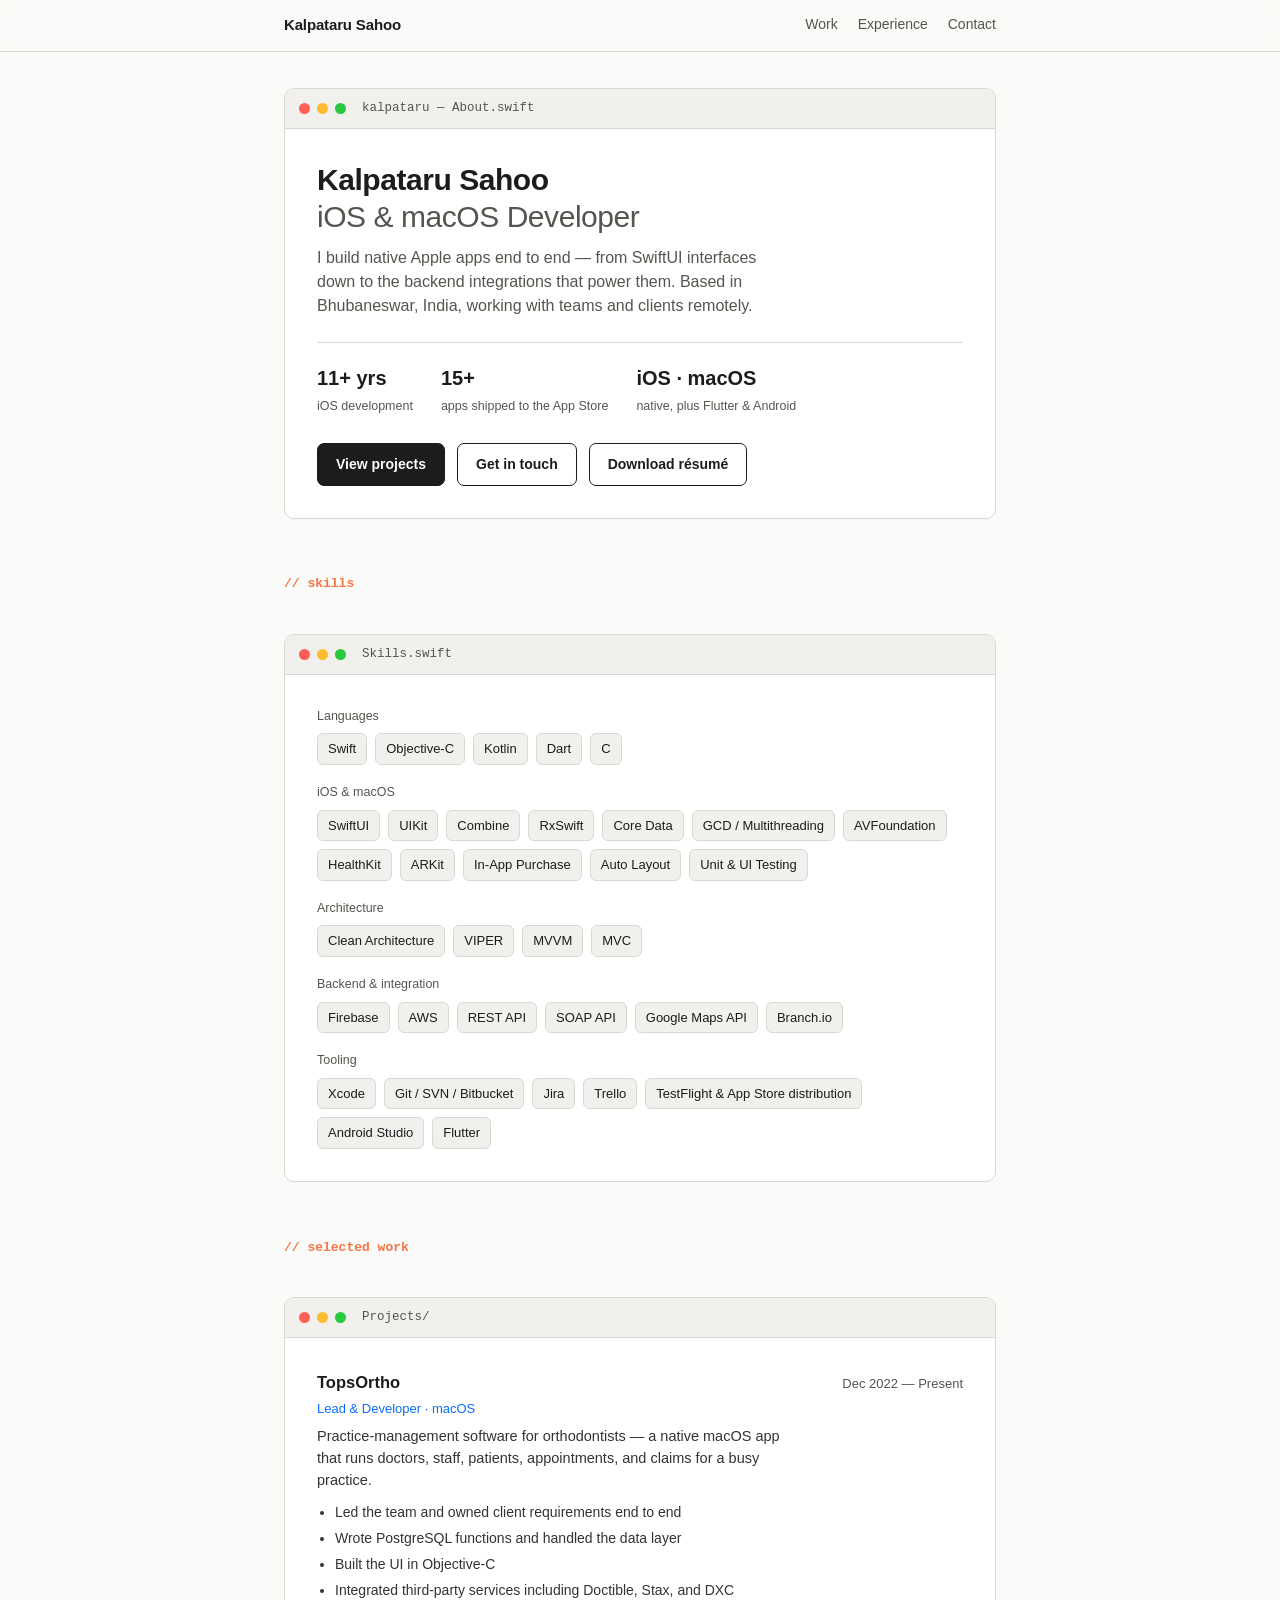
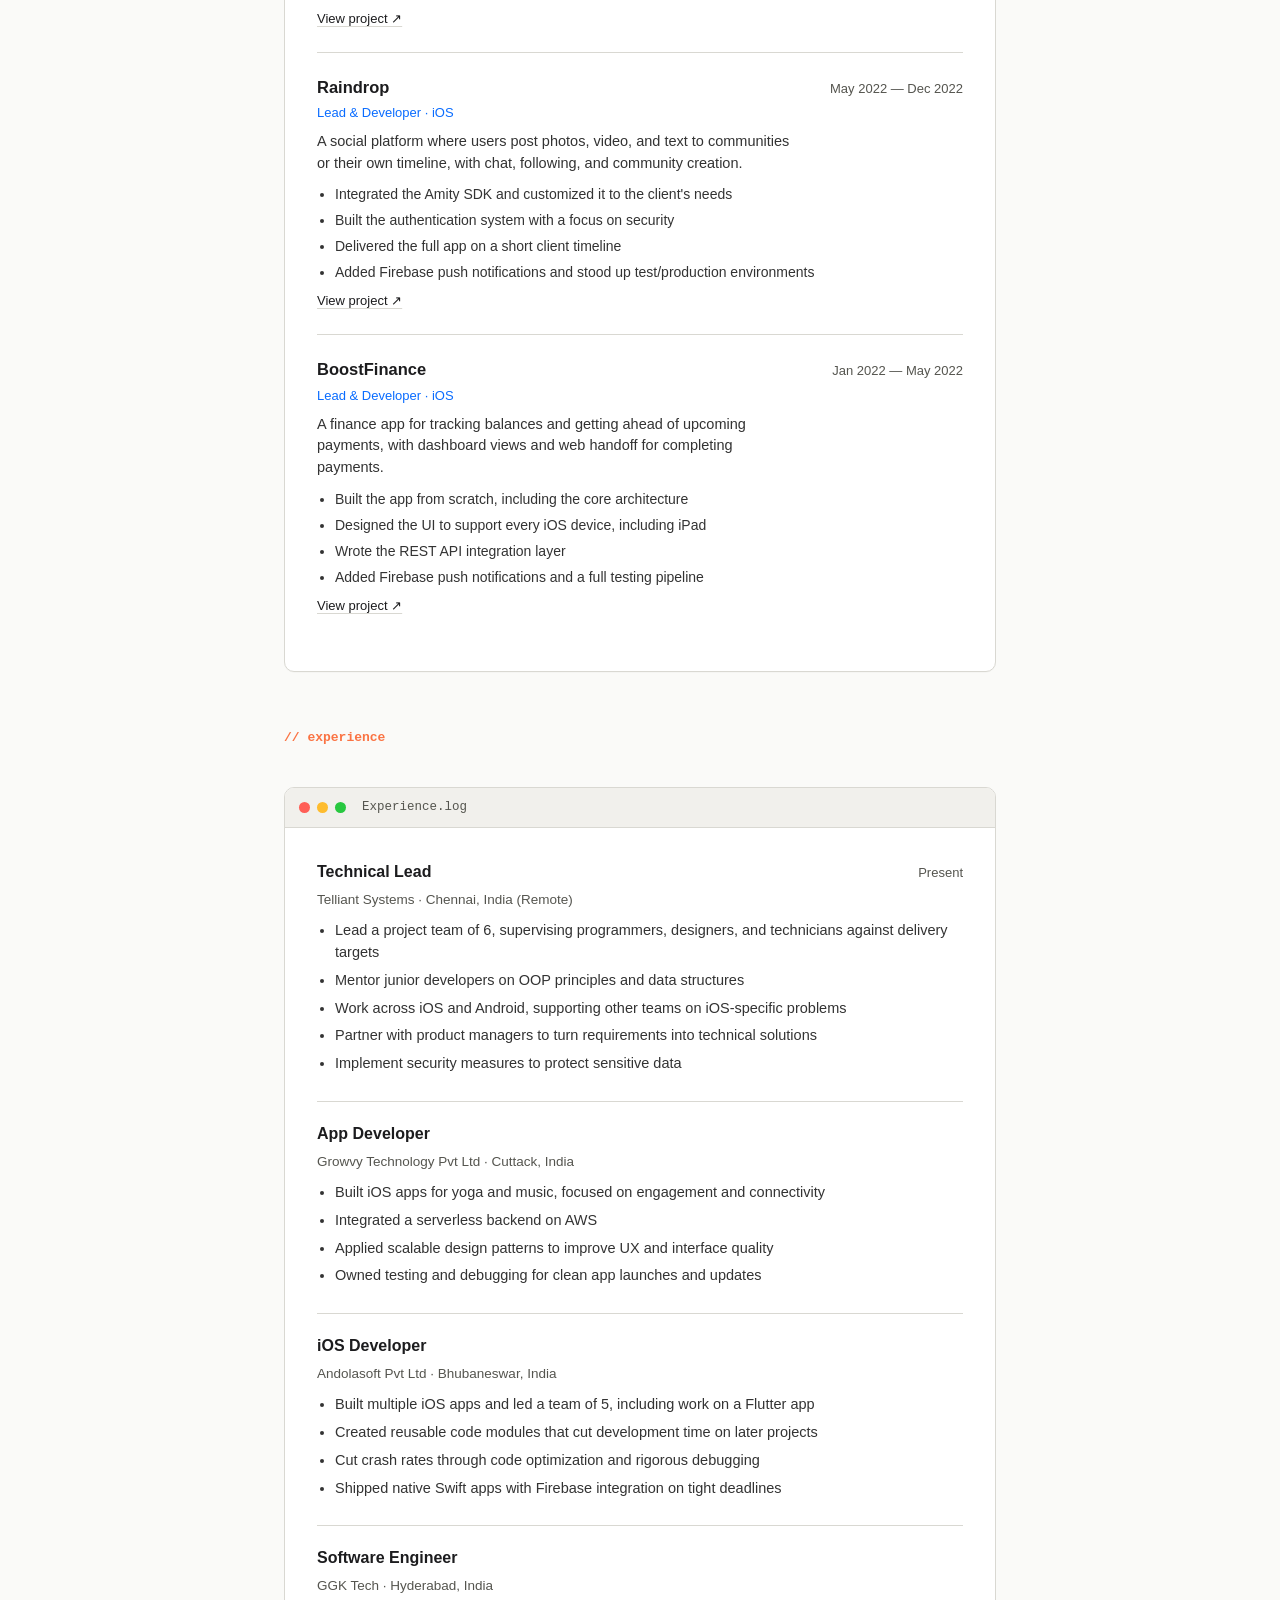
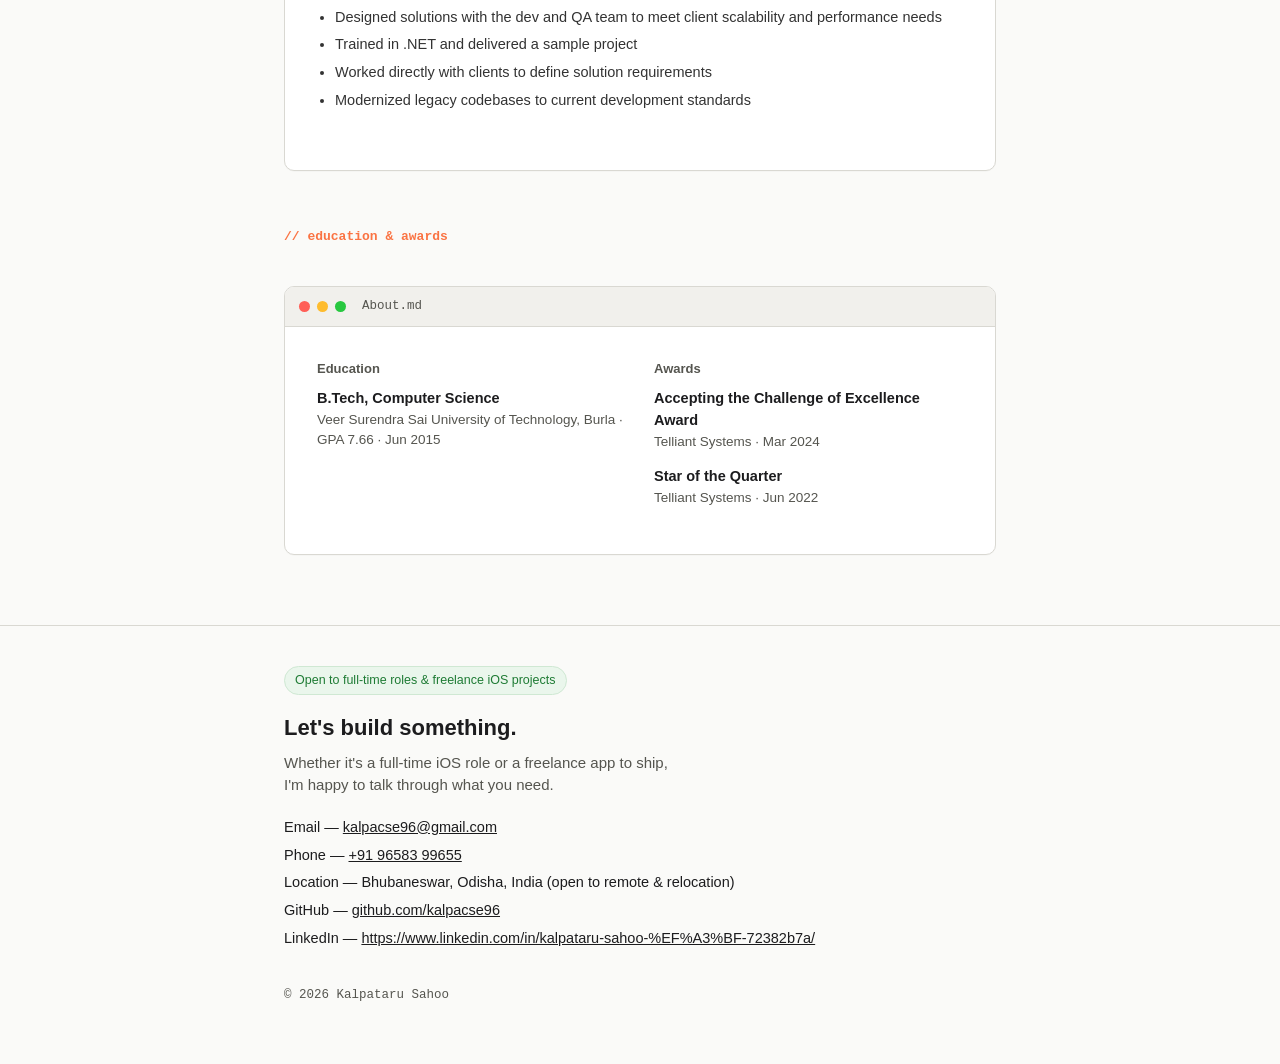
==== index.html @ cb4dac35 "Create index.html" ====
<!DOCTYPE html>
<html lang="en">
<head>
<meta charset="UTF-8">
<meta name="viewport" content="width=device-width, initial-scale=1.0">
<title>Kalpataru Sahoo — iOS &amp; macOS Developer</title>
<meta name="description" content="Kalpataru Sahoo, iOS and macOS developer. 11+ years building native Apple apps. Available for full-time roles and freelance iOS projects.">
<style>
  :root{
    --paper: #FAFAF8;
    --paper-dim: #F1F0EC;
    --ink: #1C1C1E;
    --ink-soft: #55554F;
    --line: #D9D8D2;
    --swift: #FA7343;
    --blue: #0A6CFF;
    --window-bg: #FFFFFF;
    --radius: 10px;
  }
  *{box-sizing:border-box;}
  html{scroll-behavior:smooth;}
  body{
    margin:0;
    background:var(--paper);
    color:var(--ink);
    font-family: -apple-system, "SF Pro Text", "Helvetica Neue", Helvetica, Arial, sans-serif;
    line-height:1.5;
    -webkit-font-smoothing:antialiased;
  }
  .mono{
    font-family: "SF Mono", "Menlo", "Consolas", monospace;
  }
  a{color:inherit;}
  .wrap{
    max-width: 760px;
    margin: 0 auto;
    padding: 0 24px;
  }

  /* ---- nav ---- */
  header.site{
    position: sticky;
    top:0;
    background: rgba(250,250,248,0.88);
    backdrop-filter: blur(8px);
    border-bottom: 1px solid var(--line);
    z-index: 10;
  }
  nav.wrap{
    display:flex;
    align-items:center;
    justify-content:space-between;
    padding-top:14px;
    padding-bottom:14px;
  }
  nav .name{
    font-weight:600;
    font-size:15px;
    letter-spacing:-0.01em;
  }
  nav .links{
    display:flex;
    gap:20px;
    font-size:14px;
  }
  nav .links a{
    text-decoration:none;
    color:var(--ink-soft);
    border-bottom:1px solid transparent;
    transition:border-color .15s ease, color .15s ease;
  }
  nav .links a:hover{
    color:var(--ink);
    border-color:var(--ink);
  }

  /* ---- mac window chrome ---- */
  .window{
    background: var(--window-bg);
    border: 1px solid var(--line);
    border-radius: var(--radius);
    margin: 40px 0;
    overflow:hidden;
    box-shadow: 0 1px 0 rgba(0,0,0,0.02);
  }
  .titlebar{
    display:flex;
    align-items:center;
    gap:14px;
    padding: 10px 14px;
    background: var(--paper-dim);
    border-bottom:1px solid var(--line);
  }
  .dots{display:flex; gap:7px;}
  .dots span{
    width:11px; height:11px; border-radius:50%;
    display:inline-block;
  }
  .dots .r{background:#FF5F57;}
  .dots .y{background:#FEBC2E;}
  .dots .g{background:#28C840;}
  .titlebar .title{
    font-size:12.5px;
    color:var(--ink-soft);
    margin: 0 auto 0 0;
    padding-left:2px;
  }
  .window-body{
    padding: 32px;
  }
  @media (max-width:600px){
    .window-body{ padding: 24px 20px; }
  }

  /* ---- hero ---- */
  .hero-window{ margin-top:36px; opacity:0; animation: open .5s ease forwards; animation-delay:.05s; }
  @keyframes open{
    from{ opacity:0; transform: scale(.985) translateY(6px); }
    to{ opacity:1; transform: scale(1) translateY(0); }
  }
  @media (prefers-reduced-motion: reduce){
    .hero-window{ animation:none; opacity:1; }
  }
  .hero h1{
    font-size: 30px;
    line-height:1.25;
    margin: 0 0 10px 0;
    letter-spacing:-0.015em;
  }
  .hero h1 .role{ color: var(--ink-soft); font-weight:500; }
  .hero p.pitch{
    font-size:16px;
    color: var(--ink-soft);
    max-width: 54ch;
    margin: 0 0 24px 0;
  }
  .stats{
    display:flex;
    gap:28px;
    flex-wrap:wrap;
    margin: 22px 0 26px 0;
    padding-top:20px;
    border-top:1px solid var(--line);
  }
  .stat b{
    display:block;
    font-size:20px;
    font-weight:600;
  }
  .stat span{
    font-size:12.5px;
    color: var(--ink-soft);
  }
  .cta-row{ display:flex; gap:12px; flex-wrap:wrap; }
  .btn{
    display:inline-block;
    padding: 10px 18px;
    border-radius: 7px;
    font-size:14px;
    font-weight:600;
    text-decoration:none;
    border: 1px solid var(--ink);
  }
  .btn.primary{ background:var(--ink); color:var(--paper); }
  .btn.primary:hover{ background:#000; }
  .btn.ghost{ color:var(--ink); }
  .btn.ghost:hover{ background: var(--paper-dim); }

  /* ---- section headings (code-comment style, tied to dev subject) ---- */
  h2.section-head{
    font-size:13px;
    color: var(--swift);
    margin: 56px 0 0 0;
    padding: 0 0 0 0;
  }
  h2.section-head .wrap{padding:0;}

  /* ---- skills ---- */
  .skill-group{ margin-bottom:18px; }
  .skill-group:last-child{ margin-bottom:0; }
  .skill-group .label{
    font-size:12.5px;
    color: var(--ink-soft);
    margin-bottom:8px;
  }
  .chips{ display:flex; flex-wrap:wrap; gap:8px; }
  .chip{
    font-size:13px;
    padding: 5px 10px;
    background: var(--paper-dim);
    border:1px solid var(--line);
    border-radius: 6px;
  }

  /* ---- experience ---- */
  .job{
    padding: 20px 0;
    border-top: 1px solid var(--line);
  }
  .job:first-child{ border-top:none; padding-top:0; }
  .job-head{
    display:flex;
    justify-content:space-between;
    align-items:baseline;
    gap:12px;
    flex-wrap:wrap;
    margin-bottom:6px;
  }
  .job-head .role{ font-weight:600; font-size:16px; }
  .job-head .when{ font-size:13px; color:var(--ink-soft); }
  .job-meta{ font-size:13.5px; color:var(--ink-soft); margin-bottom:10px; }
  .job ul{ margin:0; padding-left:18px; }
  .job li{ margin-bottom:6px; font-size:14.5px; color:#333; }

  /* ---- projects ---- */
  .project{
    padding:22px 0;
    border-top:1px solid var(--line);
  }
  .project:first-child{ border-top:none; padding-top:0; }
  .project-head{
    display:flex;
    justify-content:space-between;
    align-items:baseline;
    gap:10px;
    flex-wrap:wrap;
  }
  .project-head h3{ margin:0; font-size:16.5px; }
  .project-head .when{ font-size:13px; color:var(--ink-soft); }
  .project .role{
    font-size:13px;
    color: var(--blue);
    margin: 4px 0 8px 0;
  }
  .project p{ margin:0 0 10px 0; font-size:14.5px; color:#333; max-width:60ch; }
  .project ul{ margin:0; padding-left:18px; }
  .project li{ font-size:14px; color:#333; margin-bottom:5px; }
  .project a.repo-link{
    font-size:13px;
    text-decoration:underline;
    text-decoration-color:var(--line);
    text-underline-offset:3px;
  }

  /* ---- two-col: education / awards ---- */
  .two-col{
    display:grid;
    grid-template-columns:1fr 1fr;
    gap:28px;
  }
  @media (max-width:600px){
    .two-col{ grid-template-columns:1fr; }
  }
  .two-col h4{
    font-size:13px;
    color:var(--ink-soft);
    margin: 0 0 10px 0;
  }
  .two-col .item{ margin-bottom:14px; }
  .two-col .item .t{ font-weight:600; font-size:14.5px; }
  .two-col .item .s{ font-size:13.5px; color:var(--ink-soft); }

  /* ---- footer / contact ---- */
  footer{
    margin-top:70px;
    border-top:1px solid var(--line);
    padding: 40px 0 60px 0;
  }
  footer .avail{
    display:inline-block;
    font-size:12.5px;
    color:#1E7B34;
    background:#EAF6EC;
    border:1px solid #CFE8D3;
    padding:4px 10px;
    border-radius:20px;
    margin-bottom:16px;
  }
  footer h2{ font-size:22px; margin:0 0 8px 0; }
  footer p{ color:var(--ink-soft); font-size:15px; max-width:48ch; margin:0 0 20px 0;}
  footer .contact-list{ font-size:14.5px; }
  footer .contact-list div{ margin-bottom:6px; }
  footer .copyright{
    margin-top:36px;
    font-size:12.5px;
    color:var(--ink-soft);
  }
</style>
</head>
<body>

<header class="site">
  <nav class="wrap">
    <div class="name">Kalpataru Sahoo</div>
    <div class="links">
      <a href="#work">Work</a>
      <a href="#experience">Experience</a>
      <a href="#contact">Contact</a>
    </div>
  </nav>
</header>

<main class="wrap">

  <!-- HERO -->
  <section class="hero-window window hero">
    <div class="titlebar">
      <div class="dots"><span class="r"></span><span class="y"></span><span class="g"></span></div>
      <div class="title mono">kalpataru — About.swift</div>
    </div>
    <div class="window-body">
      <h1>Kalpataru Sahoo<br><span class="role">iOS &amp; macOS Developer</span></h1>
      <p class="pitch">I build native Apple apps end to end — from SwiftUI interfaces down to the backend integrations that power them. Based in Bhubaneswar, India, working with teams and clients remotely.</p>
      <div class="stats">
        <div class="stat"><b>11+ yrs</b><span>iOS development</span></div>
        <div class="stat"><b>15+</b><span>apps shipped to the App Store</span></div>
        <div class="stat"><b>iOS · macOS</b><span>native, plus Flutter &amp; Android</span></div>
      </div>
      <div class="cta-row">
        <a class="btn primary" href="#work">View projects</a>
        <a class="btn ghost" href="#contact">Get in touch</a>
        <a class="btn ghost" href="resume.pdf" download>Download résumé</a>
      </div>
    </div>
  </section>

  <!-- SKILLS -->
  <h2 class="section-head mono">// skills</h2>
  <section class="window">
    <div class="titlebar">
      <div class="dots"><span class="r"></span><span class="y"></span><span class="g"></span></div>
      <div class="title mono">Skills.swift</div>
    </div>
    <div class="window-body">
      <div class="skill-group">
        <div class="label">Languages</div>
        <div class="chips">
          <span class="chip">Swift</span><span class="chip">Objective-C</span><span class="chip">Kotlin</span><span class="chip">Dart</span><span class="chip">C</span>
        </div>
      </div>
      <div class="skill-group">
        <div class="label">iOS &amp; macOS</div>
        <div class="chips">
          <span class="chip">SwiftUI</span><span class="chip">UIKit</span><span class="chip">Combine</span><span class="chip">RxSwift</span>
          <span class="chip">Core Data</span><span class="chip">GCD / Multithreading</span><span class="chip">AVFoundation</span>
          <span class="chip">HealthKit</span><span class="chip">ARKit</span><span class="chip">In-App Purchase</span><span class="chip">Auto Layout</span>
          <span class="chip">Unit &amp; UI Testing</span>
        </div>
      </div>
      <div class="skill-group">
        <div class="label">Architecture</div>
        <div class="chips">
          <span class="chip">Clean Architecture</span><span class="chip">VIPER</span><span class="chip">MVVM</span><span class="chip">MVC</span>
        </div>
      </div>
      <div class="skill-group">
        <div class="label">Backend &amp; integration</div>
        <div class="chips">
          <span class="chip">Firebase</span><span class="chip">AWS</span><span class="chip">REST API</span><span class="chip">SOAP API</span>
          <span class="chip">Google Maps API</span><span class="chip">Branch.io</span>
        </div>
      </div>
      <div class="skill-group">
        <div class="label">Tooling</div>
        <div class="chips">
          <span class="chip">Xcode</span><span class="chip">Git / SVN / Bitbucket</span><span class="chip">Jira</span><span class="chip">Trello</span>
          <span class="chip">TestFlight &amp; App Store distribution</span><span class="chip">Android Studio</span><span class="chip">Flutter</span>
        </div>
      </div>
    </div>
  </section>

  <!-- PROJECTS -->
  <h2 class="section-head mono" id="work">// selected work</h2>
  <section class="window">
    <div class="titlebar">
      <div class="dots"><span class="r"></span><span class="y"></span><span class="g"></span></div>
      <div class="title mono">Projects/</div>
    </div>
    <div class="window-body">

      <div class="project">
        <div class="project-head">
          <h3>TopsOrtho</h3>
          <div class="when">Dec 2022 — Present</div>
        </div>
        <div class="role">Lead &amp; Developer · macOS</div>
        <p>Practice-management software for orthodontists — a native macOS app that runs doctors, staff, patients, appointments, and claims for a busy practice.</p>
        <ul>
          <li>Led the team and owned client requirements end to end</li>
          <li>Wrote PostgreSQL functions and handled the data layer</li>
          <li>Built the UI in Objective-C</li>
          <li>Integrated third-party services including Doctible, Stax, and DXC</li>
        </ul>
        <a class="repo-link" href="#" target="_blank" rel="noopener">View project ↗</a>
      </div>

      <div class="project">
        <div class="project-head">
          <h3>Raindrop</h3>
          <div class="when">May 2022 — Dec 2022</div>
        </div>
        <div class="role">Lead &amp; Developer · iOS</div>
        <p>A social platform where users post photos, video, and text to communities or their own timeline, with chat, following, and community creation.</p>
        <ul>
          <li>Integrated the Amity SDK and customized it to the client's needs</li>
          <li>Built the authentication system with a focus on security</li>
          <li>Delivered the full app on a short client timeline</li>
          <li>Added Firebase push notifications and stood up test/production environments</li>
        </ul>
        <a class="repo-link" href="#" target="_blank" rel="noopener">View project ↗</a>
      </div>

      <div class="project">
        <div class="project-head">
          <h3>BoostFinance</h3>
          <div class="when">Jan 2022 — May 2022</div>
        </div>
        <div class="role">Lead &amp; Developer · iOS</div>
        <p>A finance app for tracking balances and getting ahead of upcoming payments, with dashboard views and web handoff for completing payments.</p>
        <ul>
          <li>Built the app from scratch, including the core architecture</li>
          <li>Designed the UI to support every iOS device, including iPad</li>
          <li>Wrote the REST API integration layer</li>
          <li>Added Firebase push notifications and a full testing pipeline</li>
        </ul>
        <a class="repo-link" href="#" target="_blank" rel="noopener">View project ↗</a>
      </div>

    </div>
  </section>

  <!-- EXPERIENCE -->
  <h2 class="section-head mono" id="experience">// experience</h2>
  <section class="window">
    <div class="titlebar">
      <div class="dots"><span class="r"></span><span class="y"></span><span class="g"></span></div>
      <div class="title mono">Experience.log</div>
    </div>
    <div class="window-body">

      <div class="job">
        <div class="job-head">
          <div class="role">Technical Lead</div>
          <div class="when">Present</div>
        </div>
        <div class="job-meta">Telliant Systems · Chennai, India (Remote)</div>
        <ul>
          <li>Lead a project team of 6, supervising programmers, designers, and technicians against delivery targets</li>
          <li>Mentor junior developers on OOP principles and data structures</li>
          <li>Work across iOS and Android, supporting other teams on iOS-specific problems</li>
          <li>Partner with product managers to turn requirements into technical solutions</li>
          <li>Implement security measures to protect sensitive data</li>
        </ul>
      </div>

      <div class="job">
        <div class="job-head">
          <div class="role">App Developer</div>
          <div class="when"></div>
        </div>
        <div class="job-meta">Growvy Technology Pvt Ltd · Cuttack, India</div>
        <ul>
          <li>Built iOS apps for yoga and music, focused on engagement and connectivity</li>
          <li>Integrated a serverless backend on AWS</li>
          <li>Applied scalable design patterns to improve UX and interface quality</li>
          <li>Owned testing and debugging for clean app launches and updates</li>
        </ul>
      </div>

      <div class="job">
        <div class="job-head">
          <div class="role">iOS Developer</div>
          <div class="when"></div>
        </div>
        <div class="job-meta">Andolasoft Pvt Ltd · Bhubaneswar, India</div>
        <ul>
          <li>Built multiple iOS apps and led a team of 5, including work on a Flutter app</li>
          <li>Created reusable code modules that cut development time on later projects</li>
          <li>Cut crash rates through code optimization and rigorous debugging</li>
          <li>Shipped native Swift apps with Firebase integration on tight deadlines</li>
        </ul>
      </div>

      <div class="job">
        <div class="job-head">
          <div class="role">Software Engineer</div>
          <div class="when"></div>
        </div>
        <div class="job-meta">GGK Tech · Hyderabad, India</div>
        <ul>
          <li>Designed solutions with the dev and QA team to meet client scalability and performance needs</li>
          <li>Trained in .NET and delivered a sample project</li>
          <li>Worked directly with clients to define solution requirements</li>
          <li>Modernized legacy codebases to current development standards</li>
        </ul>
      </div>

    </div>
  </section>

  <!-- EDUCATION / AWARDS -->
  <h2 class="section-head mono">// education &amp; awards</h2>
  <section class="window">
    <div class="titlebar">
      <div class="dots"><span class="r"></span><span class="y"></span><span class="g"></span></div>
      <div class="title mono">About.md</div>
    </div>
    <div class="window-body">
      <div class="two-col">
        <div>
          <h4>Education</h4>
          <div class="item">
            <div class="t">B.Tech, Computer Science</div>
            <div class="s">Veer Surendra Sai University of Technology, Burla · GPA 7.66 · Jun 2015</div>
          </div>
        </div>
        <div>
          <h4>Awards</h4>
          <div class="item">
            <div class="t">Accepting the Challenge of Excellence Award</div>
            <div class="s">Telliant Systems · Mar 2024</div>
          </div>
          <div class="item">
            <div class="t">Star of the Quarter</div>
            <div class="s">Telliant Systems · Jun 2022</div>
          </div>
        </div>
      </div>
    </div>
  </section>

</main>

<footer id="contact">
  <div class="wrap">
    <span class="avail">Open to full-time roles &amp; freelance iOS projects</span>
    <h2>Let's build something.</h2>
    <p>Whether it's a full-time iOS role or a freelance app to ship, I'm happy to talk through what you need.</p>
    <div class="contact-list">
      <div>Email — <a href="mailto:kalpacse96@gmail.com">kalpacse96@gmail.com</a></div>
      <div>Phone — <a href="tel:+919658399655">+91 96583 99655</a></div>
      <div>Location — Bhubaneswar, Odisha, India (open to remote &amp; relocation)</div>
      <div>GitHub — <a href="https://github.com/kalpacse96" target="_blank" rel="noopener">github.com/kalpacse96</a></div>
      <div>LinkedIn — <a href="https://www.linkedin.com/in/kalpataru-sahoo-%EF%A3%BF-72382b7a/" target="_blank" rel="noopener">https://www.linkedin.com/in/kalpataru-sahoo-%EF%A3%BF-72382b7a/</a></div>
    </div>
    <div class="copyright mono">© <span id="year"></span> Kalpataru Sahoo</div>
  </div>
</footer>

<script>
  document.getElementById('year').textContent = new Date().getFullYear();
</script>

</body>
</html>
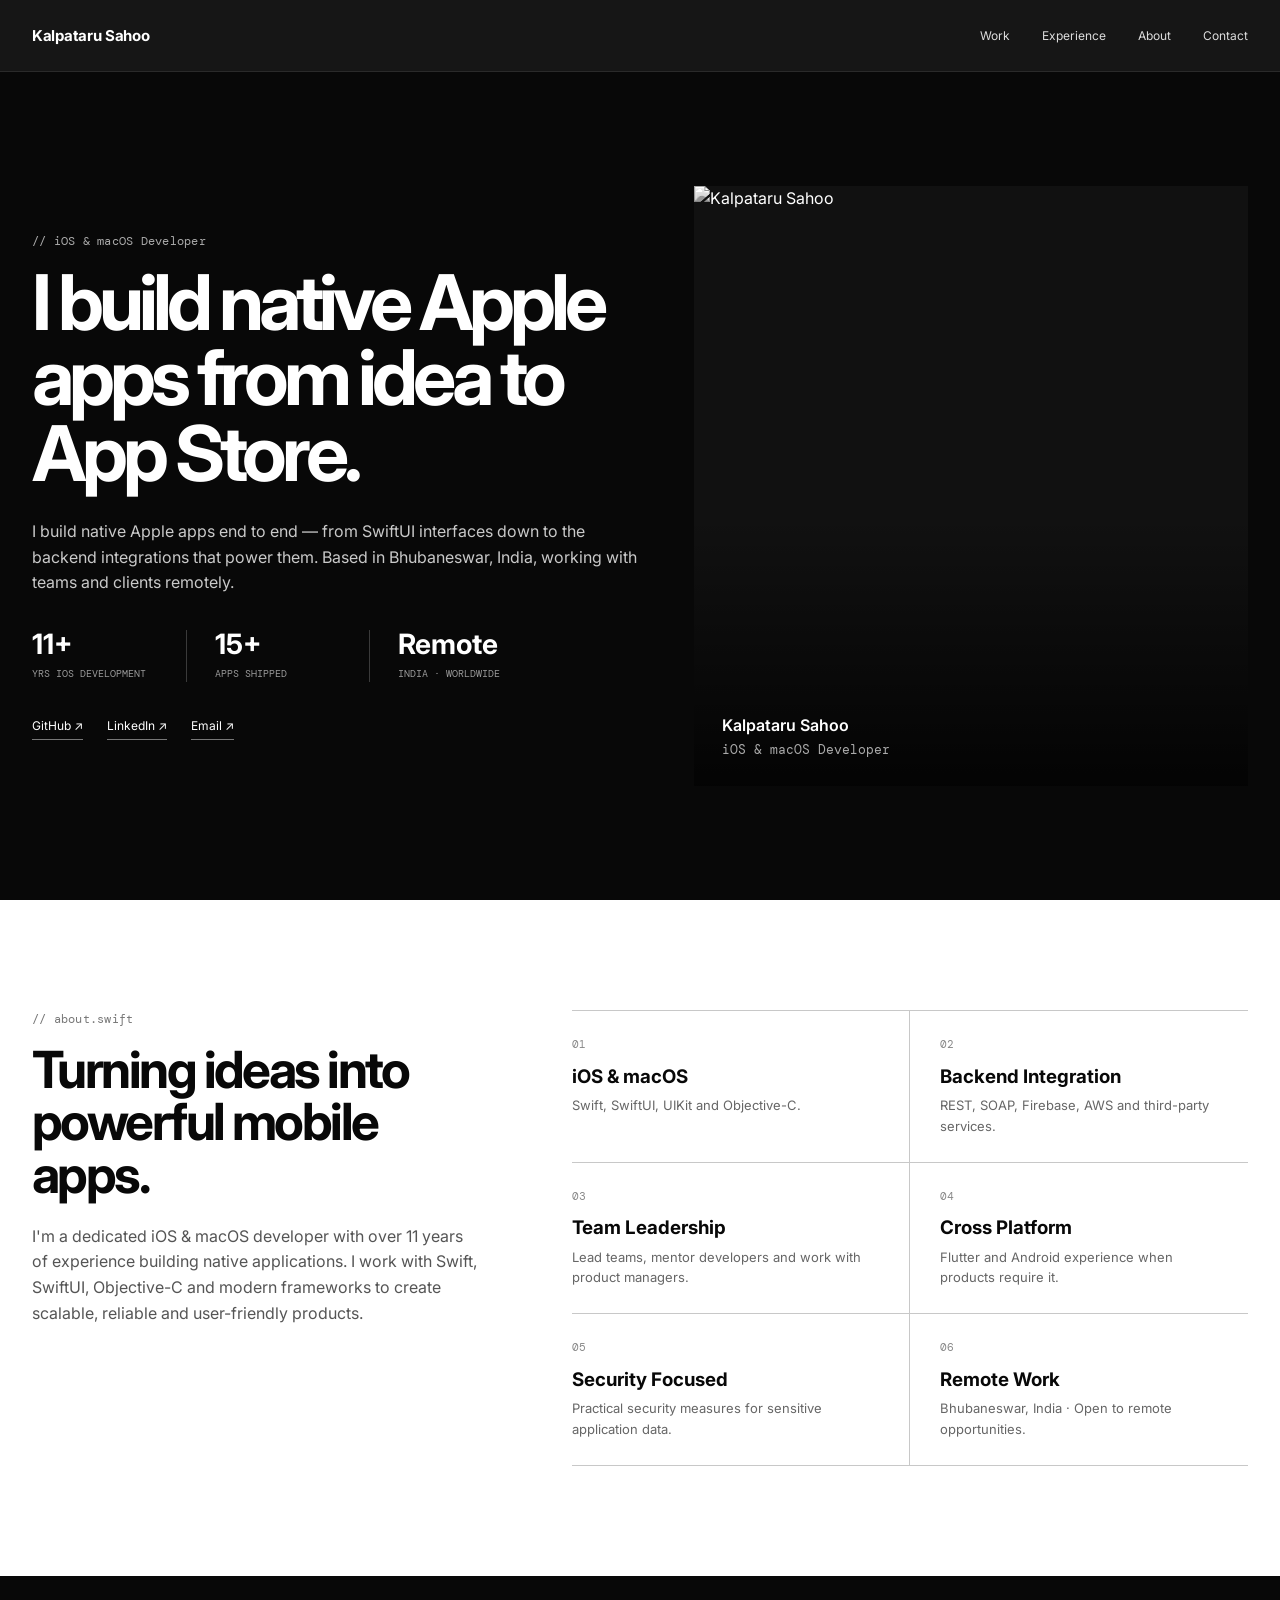
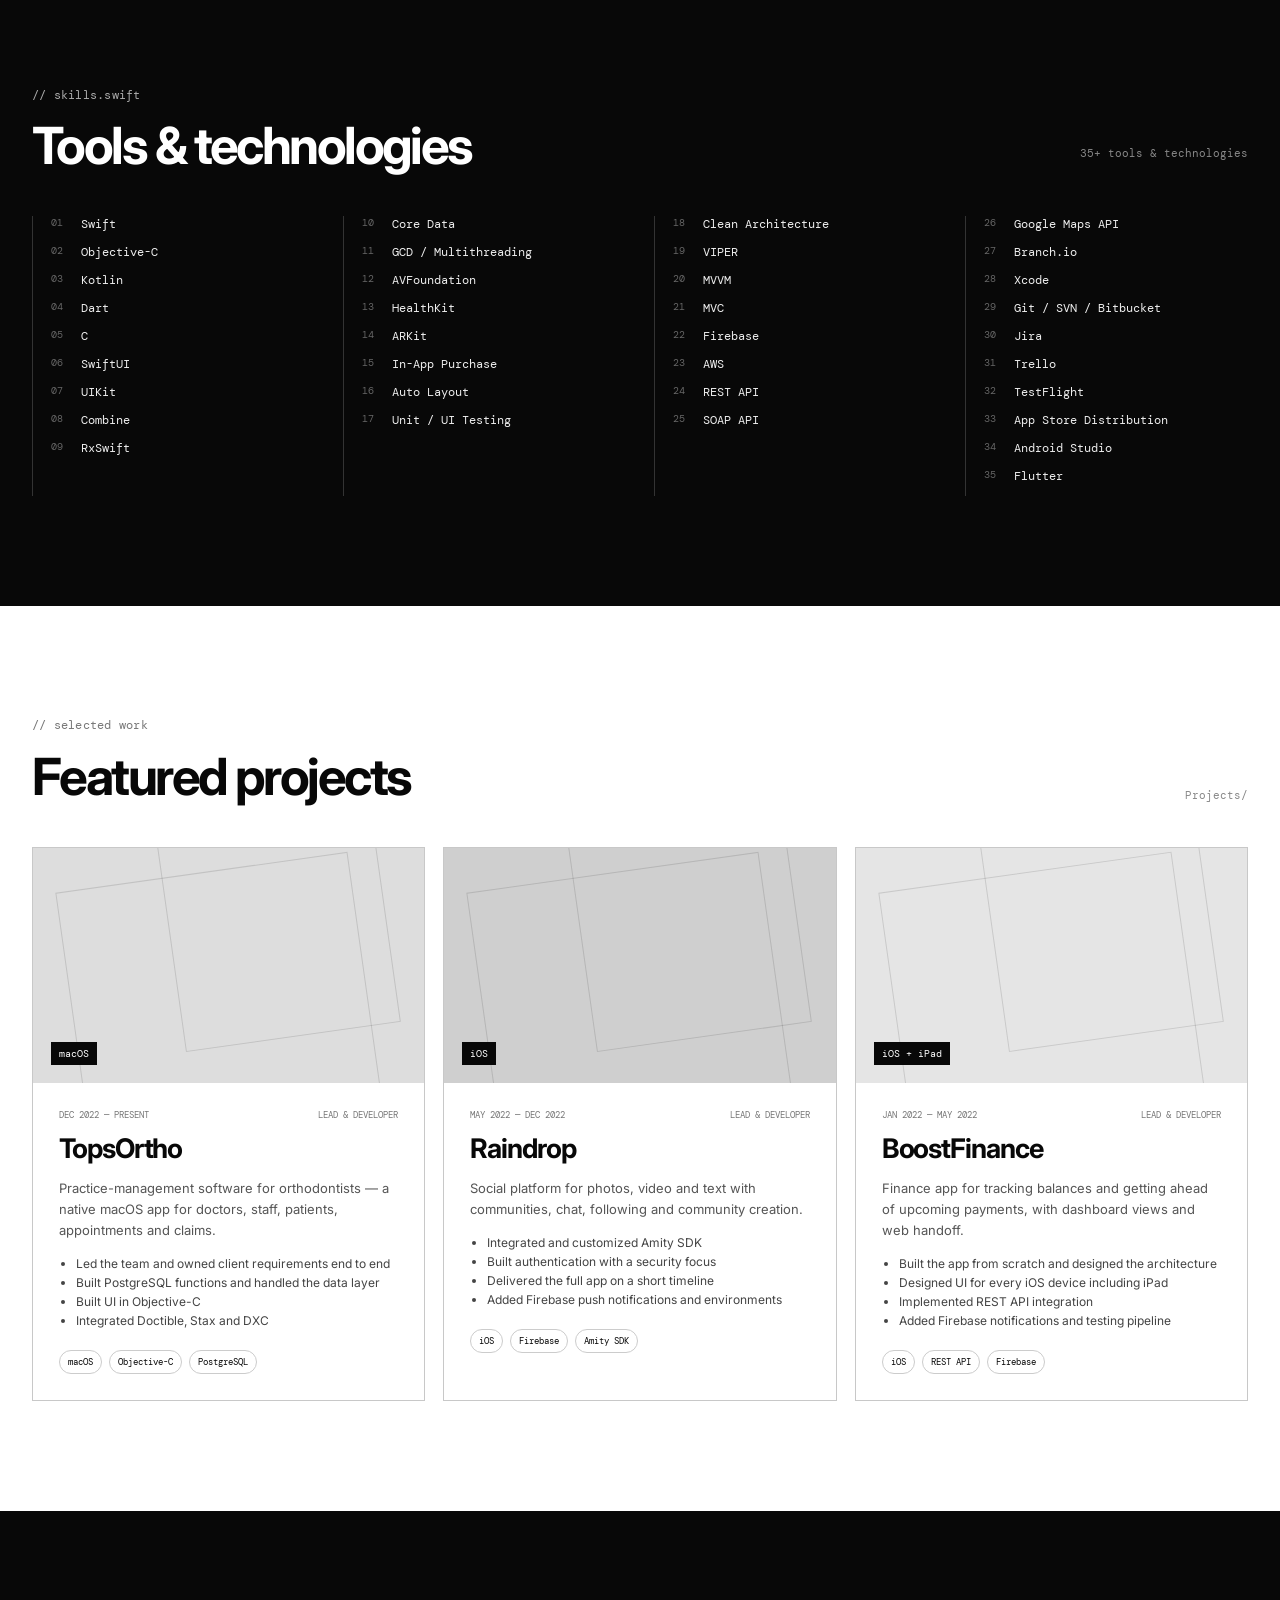
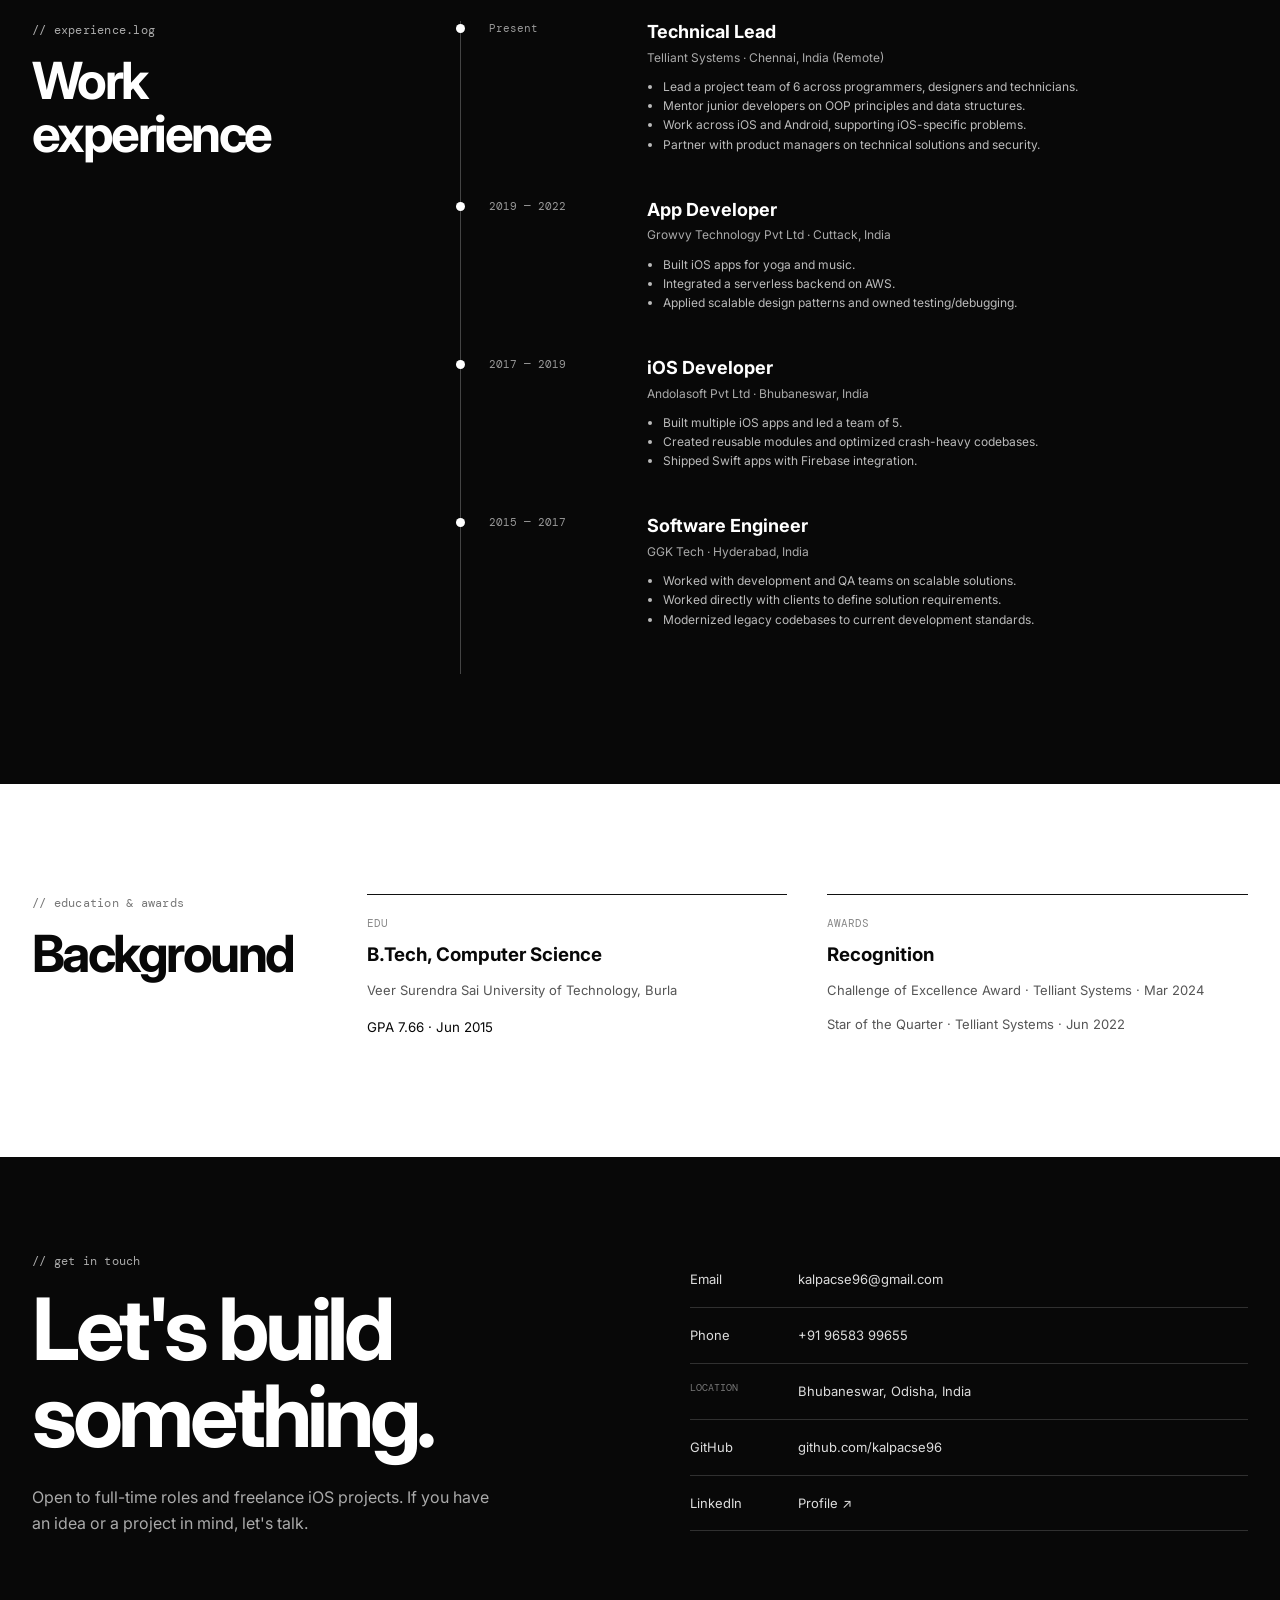
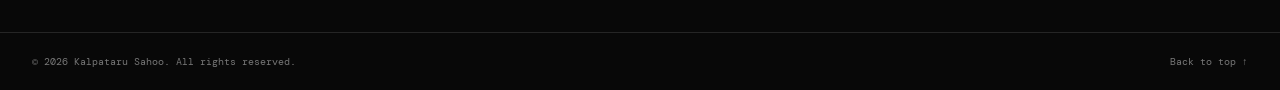
==== commit a432f5c7: "Update index.html" ====
--- a/index.html
+++ b/index.html
@@ -1,556 +1,376 @@
-<!DOCTYPE html>
+<!doctype html>
 <html lang="en">
 <head>
-<meta charset="UTF-8">
-<meta name="viewport" content="width=device-width, initial-scale=1.0">
-<title>Kalpataru Sahoo — iOS &amp; macOS Developer</title>
-<meta name="description" content="Kalpataru Sahoo, iOS and macOS developer. 11+ years building native Apple apps. Available for full-time roles and freelance iOS projects.">
-<style>
-  :root{
-    --paper: #FAFAF8;
-    --paper-dim: #F1F0EC;
-    --ink: #1C1C1E;
-    --ink-soft: #55554F;
-    --line: #D9D8D2;
-    --swift: #FA7343;
-    --blue: #0A6CFF;
-    --window-bg: #FFFFFF;
-    --radius: 10px;
-  }
-  *{box-sizing:border-box;}
-  html{scroll-behavior:smooth;}
-  body{
-    margin:0;
-    background:var(--paper);
-    color:var(--ink);
-    font-family: -apple-system, "SF Pro Text", "Helvetica Neue", Helvetica, Arial, sans-serif;
-    line-height:1.5;
-    -webkit-font-smoothing:antialiased;
-  }
-  .mono{
-    font-family: "SF Mono", "Menlo", "Consolas", monospace;
-  }
-  a{color:inherit;}
-  .wrap{
-    max-width: 760px;
-    margin: 0 auto;
-    padding: 0 24px;
-  }
-
-  /* ---- nav ---- */
-  header.site{
-    position: sticky;
-    top:0;
-    background: rgba(250,250,248,0.88);
-    backdrop-filter: blur(8px);
-    border-bottom: 1px solid var(--line);
-    z-index: 10;
-  }
-  nav.wrap{
-    display:flex;
-    align-items:center;
-    justify-content:space-between;
-    padding-top:14px;
-    padding-bottom:14px;
-  }
-  nav .name{
-    font-weight:600;
-    font-size:15px;
-    letter-spacing:-0.01em;
-  }
-  nav .links{
-    display:flex;
-    gap:20px;
-    font-size:14px;
-  }
-  nav .links a{
-    text-decoration:none;
-    color:var(--ink-soft);
-    border-bottom:1px solid transparent;
-    transition:border-color .15s ease, color .15s ease;
-  }
-  nav .links a:hover{
-    color:var(--ink);
-    border-color:var(--ink);
-  }
-
-  /* ---- mac window chrome ---- */
-  .window{
-    background: var(--window-bg);
-    border: 1px solid var(--line);
-    border-radius: var(--radius);
-    margin: 40px 0;
-    overflow:hidden;
-    box-shadow: 0 1px 0 rgba(0,0,0,0.02);
-  }
-  .titlebar{
-    display:flex;
-    align-items:center;
-    gap:14px;
-    padding: 10px 14px;
-    background: var(--paper-dim);
-    border-bottom:1px solid var(--line);
-  }
-  .dots{display:flex; gap:7px;}
-  .dots span{
-    width:11px; height:11px; border-radius:50%;
-    display:inline-block;
-  }
-  .dots .r{background:#FF5F57;}
-  .dots .y{background:#FEBC2E;}
-  .dots .g{background:#28C840;}
-  .titlebar .title{
-    font-size:12.5px;
-    color:var(--ink-soft);
-    margin: 0 auto 0 0;
-    padding-left:2px;
-  }
-  .window-body{
-    padding: 32px;
-  }
-  @media (max-width:600px){
-    .window-body{ padding: 24px 20px; }
-  }
-
-  /* ---- hero ---- */
-  .hero-window{ margin-top:36px; opacity:0; animation: open .5s ease forwards; animation-delay:.05s; }
-  @keyframes open{
-    from{ opacity:0; transform: scale(.985) translateY(6px); }
-    to{ opacity:1; transform: scale(1) translateY(0); }
-  }
-  @media (prefers-reduced-motion: reduce){
-    .hero-window{ animation:none; opacity:1; }
-  }
-  .hero h1{
-    font-size: 30px;
-    line-height:1.25;
-    margin: 0 0 10px 0;
-    letter-spacing:-0.015em;
-  }
-  .hero h1 .role{ color: var(--ink-soft); font-weight:500; }
-  .hero p.pitch{
-    font-size:16px;
-    color: var(--ink-soft);
-    max-width: 54ch;
-    margin: 0 0 24px 0;
-  }
-  .stats{
-    display:flex;
-    gap:28px;
-    flex-wrap:wrap;
-    margin: 22px 0 26px 0;
-    padding-top:20px;
-    border-top:1px solid var(--line);
-  }
-  .stat b{
-    display:block;
-    font-size:20px;
-    font-weight:600;
-  }
-  .stat span{
-    font-size:12.5px;
-    color: var(--ink-soft);
-  }
-  .cta-row{ display:flex; gap:12px; flex-wrap:wrap; }
-  .btn{
-    display:inline-block;
-    padding: 10px 18px;
-    border-radius: 7px;
-    font-size:14px;
-    font-weight:600;
-    text-decoration:none;
-    border: 1px solid var(--ink);
-  }
-  .btn.primary{ background:var(--ink); color:var(--paper); }
-  .btn.primary:hover{ background:#000; }
-  .btn.ghost{ color:var(--ink); }
-  .btn.ghost:hover{ background: var(--paper-dim); }
-
-  /* ---- section headings (code-comment style, tied to dev subject) ---- */
-  h2.section-head{
-    font-size:13px;
-    color: var(--swift);
-    margin: 56px 0 0 0;
-    padding: 0 0 0 0;
-  }
-  h2.section-head .wrap{padding:0;}
-
-  /* ---- skills ---- */
-  .skill-group{ margin-bottom:18px; }
-  .skill-group:last-child{ margin-bottom:0; }
-  .skill-group .label{
-    font-size:12.5px;
-    color: var(--ink-soft);
-    margin-bottom:8px;
-  }
-  .chips{ display:flex; flex-wrap:wrap; gap:8px; }
-  .chip{
-    font-size:13px;
-    padding: 5px 10px;
-    background: var(--paper-dim);
-    border:1px solid var(--line);
-    border-radius: 6px;
-  }
-
-  /* ---- experience ---- */
-  .job{
-    padding: 20px 0;
-    border-top: 1px solid var(--line);
-  }
-  .job:first-child{ border-top:none; padding-top:0; }
-  .job-head{
-    display:flex;
-    justify-content:space-between;
-    align-items:baseline;
-    gap:12px;
-    flex-wrap:wrap;
-    margin-bottom:6px;
-  }
-  .job-head .role{ font-weight:600; font-size:16px; }
-  .job-head .when{ font-size:13px; color:var(--ink-soft); }
-  .job-meta{ font-size:13.5px; color:var(--ink-soft); margin-bottom:10px; }
-  .job ul{ margin:0; padding-left:18px; }
-  .job li{ margin-bottom:6px; font-size:14.5px; color:#333; }
-
-  /* ---- projects ---- */
-  .project{
-    padding:22px 0;
-    border-top:1px solid var(--line);
-  }
-  .project:first-child{ border-top:none; padding-top:0; }
-  .project-head{
-    display:flex;
-    justify-content:space-between;
-    align-items:baseline;
-    gap:10px;
-    flex-wrap:wrap;
-  }
-  .project-head h3{ margin:0; font-size:16.5px; }
-  .project-head .when{ font-size:13px; color:var(--ink-soft); }
-  .project .role{
-    font-size:13px;
-    color: var(--blue);
-    margin: 4px 0 8px 0;
-  }
-  .project p{ margin:0 0 10px 0; font-size:14.5px; color:#333; max-width:60ch; }
-  .project ul{ margin:0; padding-left:18px; }
-  .project li{ font-size:14px; color:#333; margin-bottom:5px; }
-  .project a.repo-link{
-    font-size:13px;
-    text-decoration:underline;
-    text-decoration-color:var(--line);
-    text-underline-offset:3px;
-  }
-
-  /* ---- two-col: education / awards ---- */
-  .two-col{
-    display:grid;
-    grid-template-columns:1fr 1fr;
-    gap:28px;
-  }
-  @media (max-width:600px){
-    .two-col{ grid-template-columns:1fr; }
-  }
-  .two-col h4{
-    font-size:13px;
-    color:var(--ink-soft);
-    margin: 0 0 10px 0;
-  }
-  .two-col .item{ margin-bottom:14px; }
-  .two-col .item .t{ font-weight:600; font-size:14.5px; }
-  .two-col .item .s{ font-size:13.5px; color:var(--ink-soft); }
-
-  /* ---- footer / contact ---- */
-  footer{
-    margin-top:70px;
-    border-top:1px solid var(--line);
-    padding: 40px 0 60px 0;
-  }
-  footer .avail{
-    display:inline-block;
-    font-size:12.5px;
-    color:#1E7B34;
-    background:#EAF6EC;
-    border:1px solid #CFE8D3;
-    padding:4px 10px;
-    border-radius:20px;
-    margin-bottom:16px;
-  }
-  footer h2{ font-size:22px; margin:0 0 8px 0; }
-  footer p{ color:var(--ink-soft); font-size:15px; max-width:48ch; margin:0 0 20px 0;}
-  footer .contact-list{ font-size:14.5px; }
-  footer .contact-list div{ margin-bottom:6px; }
-  footer .copyright{
-    margin-top:36px;
-    font-size:12.5px;
-    color:var(--ink-soft);
-  }
-</style>
+  <meta charset="utf-8" />
+  <meta name="viewport" content="width=device-width, initial-scale=1" />
+  <meta name="description" content="Kalpataru Sahoo — iOS & macOS Developer" />
+  <title>Kalpataru Sahoo — iOS & macOS Developer</title>
+  <link rel="preconnect" href="https://fonts.googleapis.com">
+  <link rel="preconnect" href="https://fonts.gstatic.com" crossorigin>
+  <link href="https://fonts.googleapis.com/css2?family=DM+Mono:wght@400;500&family=Inter:wght@400;500;600;700;800&display=swap" rel="stylesheet">
+  <link rel="stylesheet" href="styles.css" />
 </head>
+
 <body>
-
-<header class="site">
-  <nav class="wrap">
-    <div class="name">Kalpataru Sahoo</div>
-    <div class="links">
+  <header class="site-header">
+    <a class="brand" href="#top">Kalpataru Sahoo</a>
+    <nav class="nav" aria-label="Primary navigation">
       <a href="#work">Work</a>
       <a href="#experience">Experience</a>
+      <a href="#about">About</a>
       <a href="#contact">Contact</a>
+    </nav>
+    <button class="menu-toggle" aria-label="Toggle navigation" aria-expanded="false">☰</button>
+  </header>
+
+  <main id="top">
+    <section class="hero section-dark">
+      <div class="hero-grid container">
+        <div class="hero-copy reveal">
+          <p class="eyebrow">// iOS & macOS Developer</p>
+          <h1>I build native Apple apps from idea to App Store.</h1>
+          <p class="hero-lead">
+            I build native Apple apps end to end — from SwiftUI interfaces down to
+            the backend integrations that power them. Based in Bhubaneswar, India,
+            working with teams and clients remotely.
+          </p>
+
+          <div class="stats">
+            <div>
+              <strong>11+</strong>
+              <span>yrs iOS development</span>
+            </div>
+            <div>
+              <strong>15+</strong>
+              <span>apps shipped</span>
+            </div>
+            <div>
+              <strong>Remote</strong>
+              <span>India · Worldwide</span>
+            </div>
+          </div>
+
+          <div class="hero-links">
+            <a href="https://github.com/kalpacse96" target="_blank" rel="noreferrer">GitHub ↗</a>
+            <a href="https://www.linkedin.com/in/kalpataru-sahoo-%EF%A3%BF-72382b7a/" target="_blank" rel="noreferrer">LinkedIn ↗</a>
+            <a href="mailto:kalpacse96@gmail.com">Email ↗</a>
+          </div>
+        </div>
+
+        <div class="hero-photo reveal">
+          <div class="photo-frame">
+            <img src="assets/profile.jpg" alt="Kalpataru Sahoo" />
+            <div class="photo-caption">
+              <span>Kalpataru Sahoo</span>
+              <small>iOS & macOS Developer</small>
+            </div>
+          </div>
+        </div>
+      </div>
+    </section>
+
+    <section id="about" class="section section-light">
+      <div class="container about-grid">
+        <div>
+          <p class="eyebrow">// about.swift</p>
+          <h2>Turning ideas into powerful mobile apps.</h2>
+          <p>
+            I'm a dedicated iOS & macOS developer with over 11 years of experience
+            building native applications. I work with Swift, SwiftUI, Objective-C
+            and modern frameworks to create scalable, reliable and user-friendly
+            products.
+          </p>
+        </div>
+
+        <div class="capabilities">
+          <article>
+            <span>01</span>
+            <h3>iOS & macOS</h3>
+            <p>Swift, SwiftUI, UIKit and Objective-C.</p>
+          </article>
+          <article>
+            <span>02</span>
+            <h3>Backend Integration</h3>
+            <p>REST, SOAP, Firebase, AWS and third-party services.</p>
+          </article>
+          <article>
+            <span>03</span>
+            <h3>Team Leadership</h3>
+            <p>Lead teams, mentor developers and work with product managers.</p>
+          </article>
+          <article>
+            <span>04</span>
+            <h3>Cross Platform</h3>
+            <p>Flutter and Android experience when products require it.</p>
+          </article>
+          <article>
+            <span>05</span>
+            <h3>Security Focused</h3>
+            <p>Practical security measures for sensitive application data.</p>
+          </article>
+          <article>
+            <span>06</span>
+            <h3>Remote Work</h3>
+            <p>Bhubaneswar, India · Open to remote opportunities.</p>
+          </article>
+        </div>
+      </div>
+    </section>
+
+    <section class="section section-dark skills-section">
+      <div class="container">
+        <div class="section-heading">
+          <div>
+            <p class="eyebrow">// skills.swift</p>
+            <h2>Tools & technologies</h2>
+          </div>
+          <p class="mono-note">35+ tools & technologies</p>
+        </div>
+
+        <div class="skills-columns">
+          <div>
+            <span>01</span><p>Swift</p>
+            <span>02</span><p>Objective-C</p>
+            <span>03</span><p>Kotlin</p>
+            <span>04</span><p>Dart</p>
+            <span>05</span><p>C</p>
+            <span>06</span><p>SwiftUI</p>
+            <span>07</span><p>UIKit</p>
+            <span>08</span><p>Combine</p>
+            <span>09</span><p>RxSwift</p>
+          </div>
+
+          <div>
+            <span>10</span><p>Core Data</p>
+            <span>11</span><p>GCD / Multithreading</p>
+            <span>12</span><p>AVFoundation</p>
+            <span>13</span><p>HealthKit</p>
+            <span>14</span><p>ARKit</p>
+            <span>15</span><p>In-App Purchase</p>
+            <span>16</span><p>Auto Layout</p>
+            <span>17</span><p>Unit / UI Testing</p>
+          </div>
+
+          <div>
+            <span>18</span><p>Clean Architecture</p>
+            <span>19</span><p>VIPER</p>
+            <span>20</span><p>MVVM</p>
+            <span>21</span><p>MVC</p>
+            <span>22</span><p>Firebase</p>
+            <span>23</span><p>AWS</p>
+            <span>24</span><p>REST API</p>
+            <span>25</span><p>SOAP API</p>
+          </div>
+
+          <div>
+            <span>26</span><p>Google Maps API</p>
+            <span>27</span><p>Branch.io</p>
+            <span>28</span><p>Xcode</p>
+            <span>29</span><p>Git / SVN / Bitbucket</p>
+            <span>30</span><p>Jira</p>
+            <span>31</span><p>Trello</p>
+            <span>32</span><p>TestFlight</p>
+            <span>33</span><p>App Store Distribution</p>
+            <span>34</span><p>Android Studio</p>
+            <span>35</span><p>Flutter</p>
+          </div>
+        </div>
+      </div>
+    </section>
+
+    <section id="work" class="section section-light">
+      <div class="container">
+        <div class="section-heading">
+          <div>
+            <p class="eyebrow">// selected work</p>
+            <h2>Featured projects</h2>
+          </div>
+          <span class="mono-note">Projects/</span>
+        </div>
+
+        <div class="projects">
+          <article class="project-card reveal">
+            <div class="project-visual visual-one">
+              <span>macOS</span>
+            </div>
+            <div class="project-body">
+              <div class="project-meta"><span>Dec 2022 — Present</span><span>Lead & Developer</span></div>
+              <h3>TopsOrtho</h3>
+              <p>
+                Practice-management software for orthodontists — a native macOS
+                app for doctors, staff, patients, appointments and claims.
+              </p>
+              <ul>
+                <li>Led the team and owned client requirements end to end</li>
+                <li>Built PostgreSQL functions and handled the data layer</li>
+                <li>Built UI in Objective-C</li>
+                <li>Integrated Doctible, Stax and DXC</li>
+              </ul>
+              <div class="tags"><span>macOS</span><span>Objective-C</span><span>PostgreSQL</span></div>
+            </div>
+          </article>
+
+          <article class="project-card reveal">
+            <div class="project-visual visual-two">
+              <span>iOS</span>
+            </div>
+            <div class="project-body">
+              <div class="project-meta"><span>May 2022 — Dec 2022</span><span>Lead & Developer</span></div>
+              <h3>Raindrop</h3>
+              <p>
+                Social platform for photos, video and text with communities,
+                chat, following and community creation.
+              </p>
+              <ul>
+                <li>Integrated and customized Amity SDK</li>
+                <li>Built authentication with a security focus</li>
+                <li>Delivered the full app on a short timeline</li>
+                <li>Added Firebase push notifications and environments</li>
+              </ul>
+              <div class="tags"><span>iOS</span><span>Firebase</span><span>Amity SDK</span></div>
+            </div>
+          </article>
+
+          <article class="project-card reveal">
+            <div class="project-visual visual-three">
+              <span>iOS + iPad</span>
+            </div>
+            <div class="project-body">
+              <div class="project-meta"><span>Jan 2022 — May 2022</span><span>Lead & Developer</span></div>
+              <h3>BoostFinance</h3>
+              <p>
+                Finance app for tracking balances and getting ahead of upcoming
+                payments, with dashboard views and web handoff.
+              </p>
+              <ul>
+                <li>Built the app from scratch and designed the architecture</li>
+                <li>Designed UI for every iOS device including iPad</li>
+                <li>Implemented REST API integration</li>
+                <li>Added Firebase notifications and testing pipeline</li>
+              </ul>
+              <div class="tags"><span>iOS</span><span>REST API</span><span>Firebase</span></div>
+            </div>
+          </article>
+        </div>
+      </div>
+    </section>
+
+    <section id="experience" class="section section-dark">
+      <div class="container experience-grid">
+        <div>
+          <p class="eyebrow">// experience.log</p>
+          <h2>Work experience</h2>
+        </div>
+
+        <div class="timeline">
+          <article>
+            <time>Present</time>
+            <div>
+              <h3>Technical Lead</h3>
+              <p class="company">Telliant Systems · Chennai, India (Remote)</p>
+              <ul>
+                <li>Lead a project team of 6 across programmers, designers and technicians.</li>
+                <li>Mentor junior developers on OOP principles and data structures.</li>
+                <li>Work across iOS and Android, supporting iOS-specific problems.</li>
+                <li>Partner with product managers on technical solutions and security.</li>
+              </ul>
+            </div>
+          </article>
+
+          <article>
+            <time>2019 — 2022</time>
+            <div>
+              <h3>App Developer</h3>
+              <p class="company">Growvy Technology Pvt Ltd · Cuttack, India</p>
+              <ul>
+                <li>Built iOS apps for yoga and music.</li>
+                <li>Integrated a serverless backend on AWS.</li>
+                <li>Applied scalable design patterns and owned testing/debugging.</li>
+              </ul>
+            </div>
+          </article>
+
+          <article>
+            <time>2017 — 2019</time>
+            <div>
+              <h3>iOS Developer</h3>
+              <p class="company">Andolasoft Pvt Ltd · Bhubaneswar, India</p>
+              <ul>
+                <li>Built multiple iOS apps and led a team of 5.</li>
+                <li>Created reusable modules and optimized crash-heavy codebases.</li>
+                <li>Shipped Swift apps with Firebase integration.</li>
+              </ul>
+            </div>
+          </article>
+
+          <article>
+            <time>2015 — 2017</time>
+            <div>
+              <h3>Software Engineer</h3>
+              <p class="company">GGK Tech · Hyderabad, India</p>
+              <ul>
+                <li>Worked with development and QA teams on scalable solutions.</li>
+                <li>Worked directly with clients to define solution requirements.</li>
+                <li>Modernized legacy codebases to current development standards.</li>
+              </ul>
+            </div>
+          </article>
+        </div>
+      </div>
+    </section>
+
+    <section class="section section-light">
+      <div class="container education-grid">
+        <div>
+          <p class="eyebrow">// education & awards</p>
+          <h2>Background</h2>
+        </div>
+
+        <div class="edu-card">
+          <span class="card-index">EDU</span>
+          <h3>B.Tech, Computer Science</h3>
+          <p>Veer Surendra Sai University of Technology, Burla</p>
+          <small>GPA 7.66 · Jun 2015</small>
+        </div>
+
+        <div class="edu-card">
+          <span class="card-index">AWARDS</span>
+          <h3>Recognition</h3>
+          <p>Challenge of Excellence Award · Telliant Systems · Mar 2024</p>
+          <p>Star of the Quarter · Telliant Systems · Jun 2022</p>
+        </div>
+      </div>
+    </section>
+
+    <section id="contact" class="contact section-dark">
+      <div class="container contact-inner">
+        <div>
+          <p class="eyebrow">// get in touch</p>
+          <h2>Let's build something.</h2>
+          <p>
+            Open to full-time roles and freelance iOS projects. If you have an
+            idea or a project in mind, let's talk.
+          </p>
+        </div>
+
+        <div class="contact-details">
+          <a href="mailto:kalpacse96@gmail.com"><span>Email</span>kalpacse96@gmail.com</a>
+          <a href="tel:+919658399655"><span>Phone</span>+91 96583 99655</a>
+          <span><span>Location</span>Bhubaneswar, Odisha, India</span>
+          <a href="https://github.com/kalpacse96" target="_blank" rel="noreferrer"><span>GitHub</span>github.com/kalpacse96</a>
+          <a href="https://www.linkedin.com/in/kalpataru-sahoo-%EF%A3%BF-72382b7a/" target="_blank" rel="noreferrer"><span>LinkedIn</span>Profile ↗</a>
+        </div>
+      </div>
+    </section>
+  </main>
+
+  <footer class="footer section-dark">
+    <div class="container">
+      <span>© <span id="year"></span> Kalpataru Sahoo. All rights reserved.</span>
+      <a href="#top">Back to top ↑</a>
     </div>
-  </nav>
-</header>
-
-<main class="wrap">
-
-  <!-- HERO -->
-  <section class="hero-window window hero">
-    <div class="titlebar">
-      <div class="dots"><span class="r"></span><span class="y"></span><span class="g"></span></div>
-      <div class="title mono">kalpataru — About.swift</div>
-    </div>
-    <div class="window-body">
-      <h1>Kalpataru Sahoo<br><span class="role">iOS &amp; macOS Developer</span></h1>
-      <p class="pitch">I build native Apple apps end to end — from SwiftUI interfaces down to the backend integrations that power them. Based in Bhubaneswar, India, working with teams and clients remotely.</p>
-      <div class="stats">
-        <div class="stat"><b>11+ yrs</b><span>iOS development</span></div>
-        <div class="stat"><b>15+</b><span>apps shipped to the App Store</span></div>
-        <div class="stat"><b>iOS · macOS</b><span>native, plus Flutter &amp; Android</span></div>
-      </div>
-      <div class="cta-row">
-        <a class="btn primary" href="#work">View projects</a>
-        <a class="btn ghost" href="#contact">Get in touch</a>
-        <a class="btn ghost" href="resume.pdf" download>Download résumé</a>
-      </div>
-    </div>
-  </section>
-
-  <!-- SKILLS -->
-  <h2 class="section-head mono">// skills</h2>
-  <section class="window">
-    <div class="titlebar">
-      <div class="dots"><span class="r"></span><span class="y"></span><span class="g"></span></div>
-      <div class="title mono">Skills.swift</div>
-    </div>
-    <div class="window-body">
-      <div class="skill-group">
-        <div class="label">Languages</div>
-        <div class="chips">
-          <span class="chip">Swift</span><span class="chip">Objective-C</span><span class="chip">Kotlin</span><span class="chip">Dart</span><span class="chip">C</span>
-        </div>
-      </div>
-      <div class="skill-group">
-        <div class="label">iOS &amp; macOS</div>
-        <div class="chips">
-          <span class="chip">SwiftUI</span><span class="chip">UIKit</span><span class="chip">Combine</span><span class="chip">RxSwift</span>
-          <span class="chip">Core Data</span><span class="chip">GCD / Multithreading</span><span class="chip">AVFoundation</span>
-          <span class="chip">HealthKit</span><span class="chip">ARKit</span><span class="chip">In-App Purchase</span><span class="chip">Auto Layout</span>
-          <span class="chip">Unit &amp; UI Testing</span>
-        </div>
-      </div>
-      <div class="skill-group">
-        <div class="label">Architecture</div>
-        <div class="chips">
-          <span class="chip">Clean Architecture</span><span class="chip">VIPER</span><span class="chip">MVVM</span><span class="chip">MVC</span>
-        </div>
-      </div>
-      <div class="skill-group">
-        <div class="label">Backend &amp; integration</div>
-        <div class="chips">
-          <span class="chip">Firebase</span><span class="chip">AWS</span><span class="chip">REST API</span><span class="chip">SOAP API</span>
-          <span class="chip">Google Maps API</span><span class="chip">Branch.io</span>
-        </div>
-      </div>
-      <div class="skill-group">
-        <div class="label">Tooling</div>
-        <div class="chips">
-          <span class="chip">Xcode</span><span class="chip">Git / SVN / Bitbucket</span><span class="chip">Jira</span><span class="chip">Trello</span>
-          <span class="chip">TestFlight &amp; App Store distribution</span><span class="chip">Android Studio</span><span class="chip">Flutter</span>
-        </div>
-      </div>
-    </div>
-  </section>
-
-  <!-- PROJECTS -->
-  <h2 class="section-head mono" id="work">// selected work</h2>
-  <section class="window">
-    <div class="titlebar">
-      <div class="dots"><span class="r"></span><span class="y"></span><span class="g"></span></div>
-      <div class="title mono">Projects/</div>
-    </div>
-    <div class="window-body">
-
-      <div class="project">
-        <div class="project-head">
-          <h3>TopsOrtho</h3>
-          <div class="when">Dec 2022 — Present</div>
-        </div>
-        <div class="role">Lead &amp; Developer · macOS</div>
-        <p>Practice-management software for orthodontists — a native macOS app that runs doctors, staff, patients, appointments, and claims for a busy practice.</p>
-        <ul>
-          <li>Led the team and owned client requirements end to end</li>
-          <li>Wrote PostgreSQL functions and handled the data layer</li>
-          <li>Built the UI in Objective-C</li>
-          <li>Integrated third-party services including Doctible, Stax, and DXC</li>
-        </ul>
-        <a class="repo-link" href="#" target="_blank" rel="noopener">View project ↗</a>
-      </div>
-
-      <div class="project">
-        <div class="project-head">
-          <h3>Raindrop</h3>
-          <div class="when">May 2022 — Dec 2022</div>
-        </div>
-        <div class="role">Lead &amp; Developer · iOS</div>
-        <p>A social platform where users post photos, video, and text to communities or their own timeline, with chat, following, and community creation.</p>
-        <ul>
-          <li>Integrated the Amity SDK and customized it to the client's needs</li>
-          <li>Built the authentication system with a focus on security</li>
-          <li>Delivered the full app on a short client timeline</li>
-          <li>Added Firebase push notifications and stood up test/production environments</li>
-        </ul>
-        <a class="repo-link" href="#" target="_blank" rel="noopener">View project ↗</a>
-      </div>
-
-      <div class="project">
-        <div class="project-head">
-          <h3>BoostFinance</h3>
-          <div class="when">Jan 2022 — May 2022</div>
-        </div>
-        <div class="role">Lead &amp; Developer · iOS</div>
-        <p>A finance app for tracking balances and getting ahead of upcoming payments, with dashboard views and web handoff for completing payments.</p>
-        <ul>
-          <li>Built the app from scratch, including the core architecture</li>
-          <li>Designed the UI to support every iOS device, including iPad</li>
-          <li>Wrote the REST API integration layer</li>
-          <li>Added Firebase push notifications and a full testing pipeline</li>
-        </ul>
-        <a class="repo-link" href="#" target="_blank" rel="noopener">View project ↗</a>
-      </div>
-
-    </div>
-  </section>
-
-  <!-- EXPERIENCE -->
-  <h2 class="section-head mono" id="experience">// experience</h2>
-  <section class="window">
-    <div class="titlebar">
-      <div class="dots"><span class="r"></span><span class="y"></span><span class="g"></span></div>
-      <div class="title mono">Experience.log</div>
-    </div>
-    <div class="window-body">
-
-      <div class="job">
-        <div class="job-head">
-          <div class="role">Technical Lead</div>
-          <div class="when">Present</div>
-        </div>
-        <div class="job-meta">Telliant Systems · Chennai, India (Remote)</div>
-        <ul>
-          <li>Lead a project team of 6, supervising programmers, designers, and technicians against delivery targets</li>
-          <li>Mentor junior developers on OOP principles and data structures</li>
-          <li>Work across iOS and Android, supporting other teams on iOS-specific problems</li>
-          <li>Partner with product managers to turn requirements into technical solutions</li>
-          <li>Implement security measures to protect sensitive data</li>
-        </ul>
-      </div>
-
-      <div class="job">
-        <div class="job-head">
-          <div class="role">App Developer</div>
-          <div class="when"></div>
-        </div>
-        <div class="job-meta">Growvy Technology Pvt Ltd · Cuttack, India</div>
-        <ul>
-          <li>Built iOS apps for yoga and music, focused on engagement and connectivity</li>
-          <li>Integrated a serverless backend on AWS</li>
-          <li>Applied scalable design patterns to improve UX and interface quality</li>
-          <li>Owned testing and debugging for clean app launches and updates</li>
-        </ul>
-      </div>
-
-      <div class="job">
-        <div class="job-head">
-          <div class="role">iOS Developer</div>
-          <div class="when"></div>
-        </div>
-        <div class="job-meta">Andolasoft Pvt Ltd · Bhubaneswar, India</div>
-        <ul>
-          <li>Built multiple iOS apps and led a team of 5, including work on a Flutter app</li>
-          <li>Created reusable code modules that cut development time on later projects</li>
-          <li>Cut crash rates through code optimization and rigorous debugging</li>
-          <li>Shipped native Swift apps with Firebase integration on tight deadlines</li>
-        </ul>
-      </div>
-
-      <div class="job">
-        <div class="job-head">
-          <div class="role">Software Engineer</div>
-          <div class="when"></div>
-        </div>
-        <div class="job-meta">GGK Tech · Hyderabad, India</div>
-        <ul>
-          <li>Designed solutions with the dev and QA team to meet client scalability and performance needs</li>
-          <li>Trained in .NET and delivered a sample project</li>
-          <li>Worked directly with clients to define solution requirements</li>
-          <li>Modernized legacy codebases to current development standards</li>
-        </ul>
-      </div>
-
-    </div>
-  </section>
-
-  <!-- EDUCATION / AWARDS -->
-  <h2 class="section-head mono">// education &amp; awards</h2>
-  <section class="window">
-    <div class="titlebar">
-      <div class="dots"><span class="r"></span><span class="y"></span><span class="g"></span></div>
-      <div class="title mono">About.md</div>
-    </div>
-    <div class="window-body">
-      <div class="two-col">
-        <div>
-          <h4>Education</h4>
-          <div class="item">
-            <div class="t">B.Tech, Computer Science</div>
-            <div class="s">Veer Surendra Sai University of Technology, Burla · GPA 7.66 · Jun 2015</div>
-          </div>
-        </div>
-        <div>
-          <h4>Awards</h4>
-          <div class="item">
-            <div class="t">Accepting the Challenge of Excellence Award</div>
-            <div class="s">Telliant Systems · Mar 2024</div>
-          </div>
-          <div class="item">
-            <div class="t">Star of the Quarter</div>
-            <div class="s">Telliant Systems · Jun 2022</div>
-          </div>
-        </div>
-      </div>
-    </div>
-  </section>
-
-</main>
-
-<footer id="contact">
-  <div class="wrap">
-    <span class="avail">Open to full-time roles &amp; freelance iOS projects</span>
-    <h2>Let's build something.</h2>
-    <p>Whether it's a full-time iOS role or a freelance app to ship, I'm happy to talk through what you need.</p>
-    <div class="contact-list">
-      <div>Email — <a href="mailto:kalpacse96@gmail.com">kalpacse96@gmail.com</a></div>
-      <div>Phone — <a href="tel:+919658399655">+91 96583 99655</a></div>
-      <div>Location — Bhubaneswar, Odisha, India (open to remote &amp; relocation)</div>
-      <div>GitHub — <a href="https://github.com/kalpacse96" target="_blank" rel="noopener">github.com/kalpacse96</a></div>
-      <div>LinkedIn — <a href="https://www.linkedin.com/in/kalpataru-sahoo-%EF%A3%BF-72382b7a/" target="_blank" rel="noopener">https://www.linkedin.com/in/kalpataru-sahoo-%EF%A3%BF-72382b7a/</a></div>
-    </div>
-    <div class="copyright mono">© <span id="year"></span> Kalpataru Sahoo</div>
-  </div>
-</footer>
-
-<script>
-  document.getElementById('year').textContent = new Date().getFullYear();
-</script>
-
+  </footer>
+
+  <script src="script.js"></script>
 </body>
 </html>
--- a/styles.css
+++ b/styles.css
@@ -0,0 +1,412 @@
+:root {
+  --black: #080808;
+  --white: #fff;
+  --gray-50: #f7f7f7;
+  --gray-100: #ededed;
+  --gray-300: #c8c8c8;
+  --gray-500: #777;
+  --gray-700: #303030;
+  --max: 1240px;
+  --sans: "Inter", Arial, sans-serif;
+  --mono: "DM Mono", monospace;
+}
+
+* { box-sizing: border-box; }
+html { scroll-behavior: smooth; }
+body {
+  margin: 0;
+  color: var(--black);
+  background: var(--white);
+  font-family: var(--sans);
+  line-height: 1.6;
+}
+a { color: inherit; text-decoration: none; }
+img { display: block; max-width: 100%; }
+button { font: inherit; }
+
+.container {
+  width: min(calc(100% - 64px), var(--max));
+  margin-inline: auto;
+}
+
+.section { padding: 110px 0; }
+.section-dark { color: var(--white); background: var(--black); }
+.section-light { background: var(--white); }
+
+.site-header {
+  position: sticky;
+  top: 0;
+  z-index: 50;
+  height: 72px;
+  padding: 0 32px;
+  display: flex;
+  align-items: center;
+  justify-content: space-between;
+  color: var(--white);
+  background: rgba(8,8,8,.94);
+  border-bottom: 1px solid #2a2a2a;
+  backdrop-filter: blur(12px);
+}
+.brand { font-size: 15px; font-weight: 700; letter-spacing: -.02em; }
+.nav { display: flex; gap: 32px; font-size: 12px; }
+.nav a { color: #ddd; transition: color .2s; }
+.nav a:hover { color: #fff; }
+.menu-toggle { display: none; color: white; background: none; border: 0; }
+
+.hero {
+  min-height: calc(100vh - 72px);
+  display: grid;
+  align-items: center;
+}
+.hero-grid {
+  display: grid;
+  grid-template-columns: 1.05fr .95fr;
+  min-height: calc(100vh - 72px);
+  align-items: center;
+  gap: 50px;
+}
+.eyebrow {
+  margin: 0 0 14px;
+  font-family: var(--mono);
+  font-size: 12px;
+  color: var(--gray-500);
+  letter-spacing: .02em;
+}
+.section-dark .eyebrow { color: #aaa; }
+.hero h1 {
+  max-width: 760px;
+  margin: 0;
+  font-size: clamp(48px, 6vw, 82px);
+  line-height: .98;
+  letter-spacing: -.065em;
+}
+.hero-lead {
+  max-width: 650px;
+  margin: 28px 0;
+  color: #c9c9c9;
+  font-size: 16px;
+}
+.stats {
+  display: flex;
+  gap: 0;
+  margin: 34px 0;
+}
+.stats > div {
+  min-width: 155px;
+  padding-right: 28px;
+  margin-right: 28px;
+  border-right: 1px solid #3a3a3a;
+}
+.stats > div:last-child { border: 0; }
+.stats strong {
+  display: block;
+  font-size: 28px;
+  line-height: 1;
+}
+.stats span {
+  display: block;
+  margin-top: 8px;
+  color: #999;
+  font-family: var(--mono);
+  font-size: 10px;
+  text-transform: uppercase;
+}
+.hero-links { display: flex; gap: 24px; font-size: 12px; }
+.hero-links a { border-bottom: 1px solid #777; padding-bottom: 4px; }
+
+.hero-photo { display: flex; justify-content: flex-end; }
+.photo-frame {
+  position: relative;
+  width: min(100%, 570px);
+  min-height: 600px;
+  overflow: hidden;
+  background: #111;
+}
+.photo-frame::after {
+  content: "";
+  position: absolute;
+  inset: 0;
+  background: linear-gradient(180deg, transparent 55%, rgba(0,0,0,.8));
+  pointer-events: none;
+}
+.photo-frame img {
+  width: 100%;
+  height: 600px;
+  object-fit: cover;
+  filter: grayscale(1) contrast(1.08);
+}
+.photo-caption {
+  position: absolute;
+  z-index: 2;
+  bottom: 26px;
+  left: 28px;
+  display: grid;
+}
+.photo-caption span { font-weight: 600; }
+.photo-caption small { color: #aaa; font-family: var(--mono); }
+
+h2 {
+  margin: 0 0 24px;
+  font-size: clamp(34px, 4vw, 52px);
+  line-height: 1.02;
+  letter-spacing: -.05em;
+}
+h3 { margin: 0; line-height: 1.2; }
+
+.about-grid {
+  display: grid;
+  grid-template-columns: .8fr 1.2fr;
+  gap: 90px;
+}
+.about-grid > div:first-child p:not(.eyebrow) {
+  color: #555;
+  max-width: 540px;
+}
+.capabilities {
+  display: grid;
+  grid-template-columns: repeat(2, 1fr);
+  border-top: 1px solid var(--gray-300);
+}
+.capabilities article {
+  padding: 25px 20px 25px 0;
+  border-bottom: 1px solid var(--gray-300);
+}
+.capabilities article:nth-child(odd) {
+  border-right: 1px solid var(--gray-300);
+  padding-right: 30px;
+}
+.capabilities article:nth-child(even) { padding-left: 30px; }
+.capabilities span, .card-index {
+  display: block;
+  margin-bottom: 12px;
+  color: #888;
+  font-family: var(--mono);
+  font-size: 11px;
+}
+.capabilities p { margin: 7px 0 0; color: #666; font-size: 13px; }
+
+.section-heading {
+  display: flex;
+  justify-content: space-between;
+  align-items: end;
+  gap: 30px;
+  margin-bottom: 45px;
+}
+.section-heading h2 { margin: 0; }
+.mono-note { font: 11px var(--mono); color: #888; }
+
+.skills-columns {
+  display: grid;
+  grid-template-columns: repeat(4, 1fr);
+  gap: 28px;
+}
+.skills-columns > div {
+  display: grid;
+  grid-template-columns: 30px 1fr;
+  align-content: start;
+  border-left: 1px solid #333;
+  padding-left: 18px;
+}
+.skills-columns span {
+  color: #666;
+  font: 10px var(--mono);
+}
+.skills-columns p {
+  margin: 0 0 12px;
+  color: #eee;
+  font: 12px var(--mono);
+}
+
+.projects {
+  display: grid;
+  grid-template-columns: repeat(3, 1fr);
+  gap: 18px;
+}
+.project-card { border: 1px solid var(--gray-300); background: #fff; }
+.project-visual {
+  height: 235px;
+  display: flex;
+  align-items: end;
+  padding: 18px;
+  position: relative;
+  overflow: hidden;
+  background: #ddd;
+}
+.project-visual::before,
+.project-visual::after {
+  content: "";
+  position: absolute;
+  border: 1px solid rgba(0,0,0,.12);
+  transform: rotate(-8deg);
+}
+.project-visual::before { width: 75%; height: 110%; left: 10%; top: 10%; }
+.project-visual::after { width: 55%; height: 90%; left: 35%; top: -10%; }
+.visual-two { background: #cfcfcf; }
+.visual-three { background: #e5e5e5; }
+.project-visual span {
+  position: relative;
+  z-index: 2;
+  padding: 5px 8px;
+  background: #080808;
+  color: #fff;
+  font: 10px var(--mono);
+}
+.project-body { padding: 26px; }
+.project-meta {
+  display: flex;
+  justify-content: space-between;
+  gap: 12px;
+  color: #777;
+  font: 9px var(--mono);
+  text-transform: uppercase;
+}
+.project-body h3 {
+  margin: 12px 0 10px;
+  font-size: 27px;
+  letter-spacing: -.04em;
+}
+.project-body > p { color: #555; font-size: 13px; }
+.project-body ul {
+  padding-left: 17px;
+  color: #444;
+  font-size: 12px;
+}
+.tags { display: flex; flex-wrap: wrap; gap: 7px; margin-top: 20px; }
+.tags span {
+  padding: 5px 8px;
+  border: 1px solid #ccc;
+  border-radius: 100px;
+  font: 9px var(--mono);
+}
+
+.experience-grid {
+  display: grid;
+  grid-template-columns: .6fr 1.4fr;
+  gap: 90px;
+}
+.timeline { border-left: 1px solid #444; }
+.timeline article {
+  position: relative;
+  display: grid;
+  grid-template-columns: 130px 1fr;
+  gap: 28px;
+  padding: 0 0 45px 28px;
+}
+.timeline article::before {
+  content: "";
+  position: absolute;
+  left: -5px;
+  top: 3px;
+  width: 9px;
+  height: 9px;
+  background: #fff;
+  border-radius: 50%;
+}
+.timeline time {
+  color: #999;
+  font: 11px var(--mono);
+}
+.timeline h3 { font-size: 18px; }
+.company { margin: 5px 0 10px; color: #aaa; font-size: 12px; }
+.timeline ul { margin: 0; padding-left: 16px; color: #bbb; font-size: 12px; }
+
+.education-grid {
+  display: grid;
+  grid-template-columns: .7fr 1fr 1fr;
+  gap: 40px;
+  align-items: start;
+}
+.edu-card {
+  border-top: 1px solid #111;
+  padding-top: 20px;
+}
+.edu-card p { color: #555; font-size: 13px; }
+
+.contact { padding: 95px 0 80px; }
+.contact-inner {
+  display: grid;
+  grid-template-columns: 1fr 1fr;
+  gap: 100px;
+}
+.contact h2 { font-size: clamp(48px, 7vw, 86px); }
+.contact-inner > div:first-child > p:last-child { color: #aaa; max-width: 470px; }
+.contact-details {
+  display: grid;
+  align-content: start;
+}
+.contact-details > * {
+  display: grid;
+  grid-template-columns: 90px 1fr;
+  gap: 18px;
+  padding: 17px 0;
+  border-bottom: 1px solid #303030;
+  color: #ddd;
+  font-size: 13px;
+}
+.contact-details span span {
+  color: #777;
+  font: 10px var(--mono);
+  text-transform: uppercase;
+}
+
+.footer {
+  padding: 22px 0;
+  border-top: 1px solid #252525;
+  font: 10px var(--mono);
+  color: #777;
+}
+.footer .container {
+  display: flex;
+  justify-content: space-between;
+}
+
+.reveal {
+  opacity: 0;
+  transform: translateY(22px);
+  transition: opacity .7s ease, transform .7s ease;
+}
+.reveal.visible {
+  opacity: 1;
+  transform: translateY(0);
+}
+
+@media (max-width: 900px) {
+  .container { width: min(calc(100% - 36px), var(--max)); }
+  .section { padding: 75px 0; }
+  .nav { display: none; }
+  .menu-toggle { display: block; }
+  .nav.open {
+    position: absolute;
+    top: 72px;
+    left: 0;
+    right: 0;
+    display: grid;
+    padding: 20px 32px;
+    background: #080808;
+    border-bottom: 1px solid #2a2a2a;
+  }
+  .hero-grid, .about-grid, .experience-grid, .contact-inner, .education-grid {
+    grid-template-columns: 1fr;
+    gap: 45px;
+  }
+  .hero-grid { padding-top: 55px; padding-bottom: 55px; }
+  .hero-photo { justify-content: stretch; }
+  .photo-frame { width: 100%; min-height: 450px; }
+  .photo-frame img { height: 450px; }
+  .skills-columns { grid-template-columns: repeat(2, 1fr); }
+  .projects { grid-template-columns: 1fr; }
+}
+
+@media (max-width: 560px) {
+  .hero h1 { font-size: 46px; }
+  .stats { display: grid; grid-template-columns: 1fr 1fr; gap: 22px; }
+  .stats > div { min-width: 0; margin: 0; padding: 0; border: 0; }
+  .hero-links { flex-wrap: wrap; }
+  .capabilities { grid-template-columns: 1fr; }
+  .capabilities article:nth-child(odd) { border-right: 0; padding-right: 0; }
+  .capabilities article:nth-child(even) { padding-left: 0; }
+  .skills-columns { grid-template-columns: 1fr; }
+  .timeline article { grid-template-columns: 1fr; gap: 8px; }
+  .section-heading { align-items: start; flex-direction: column; }
+  .footer .container { gap: 18px; flex-direction: column; }
+}
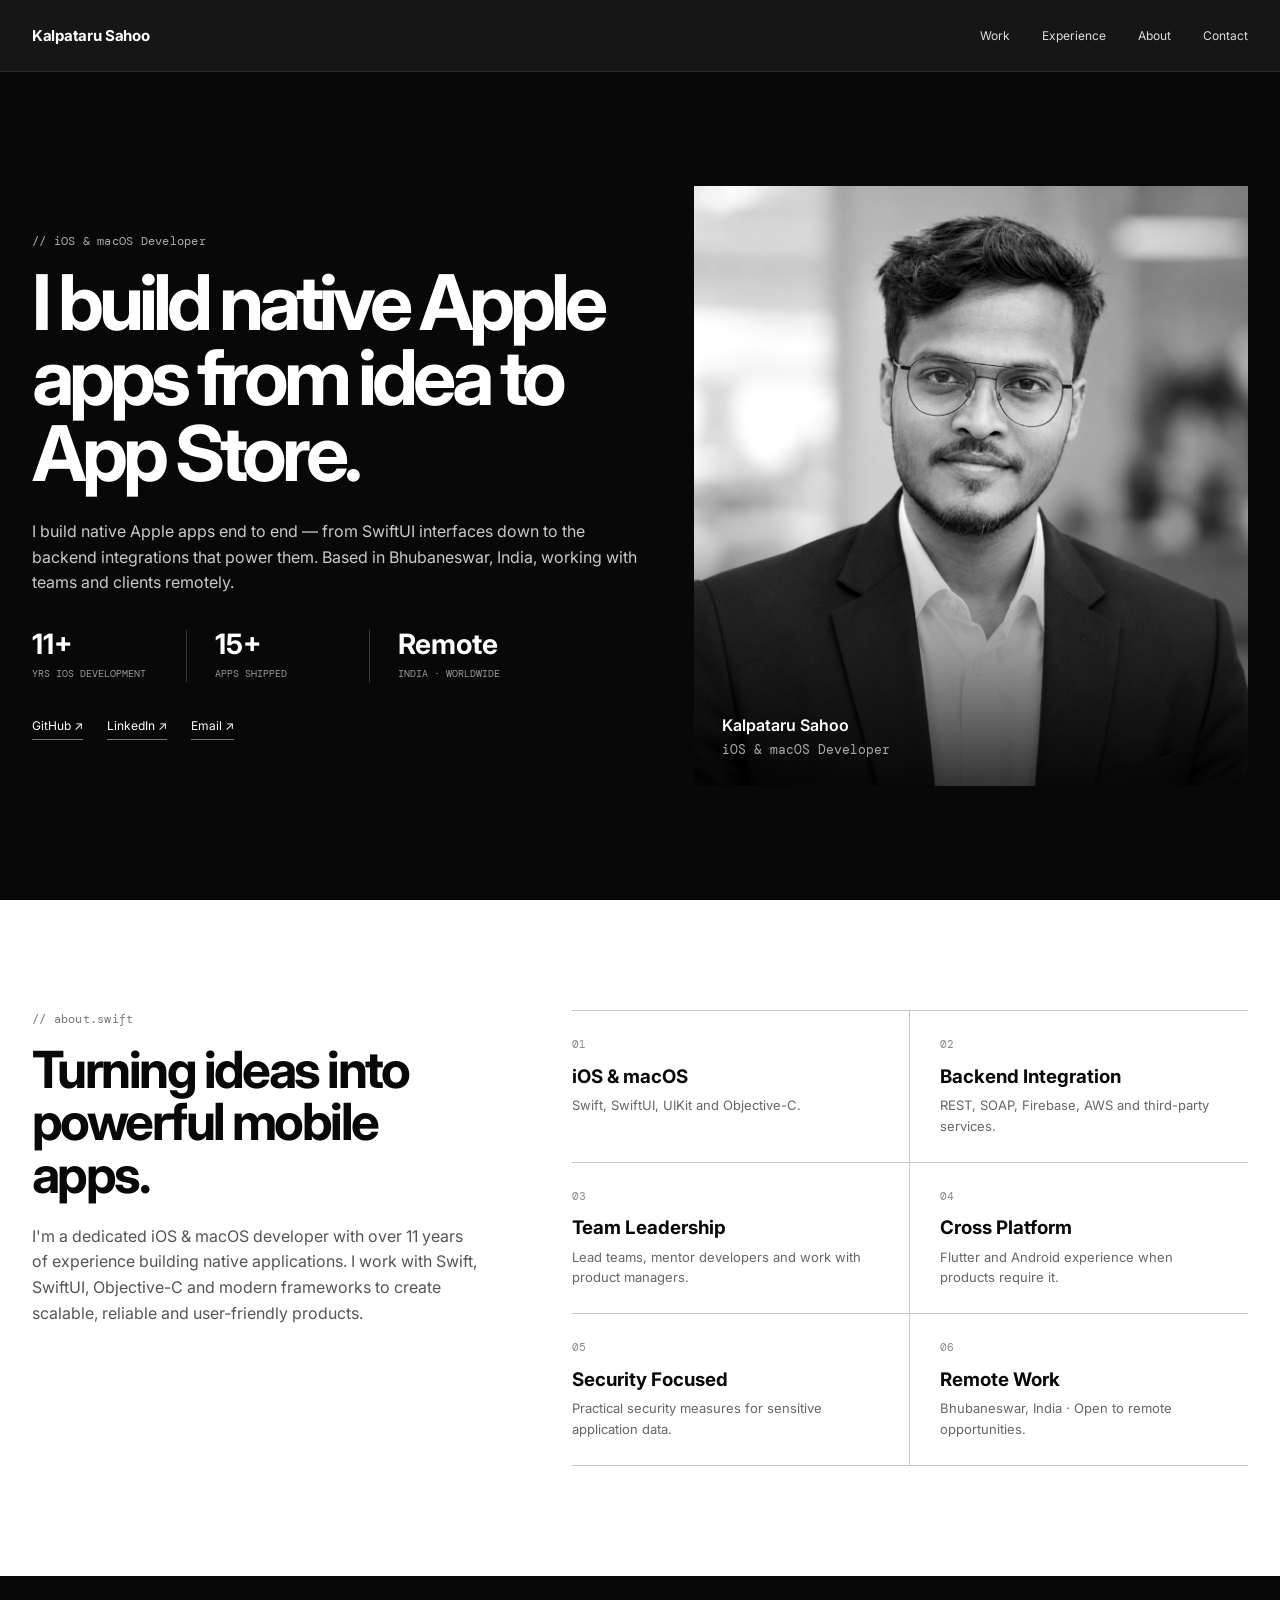
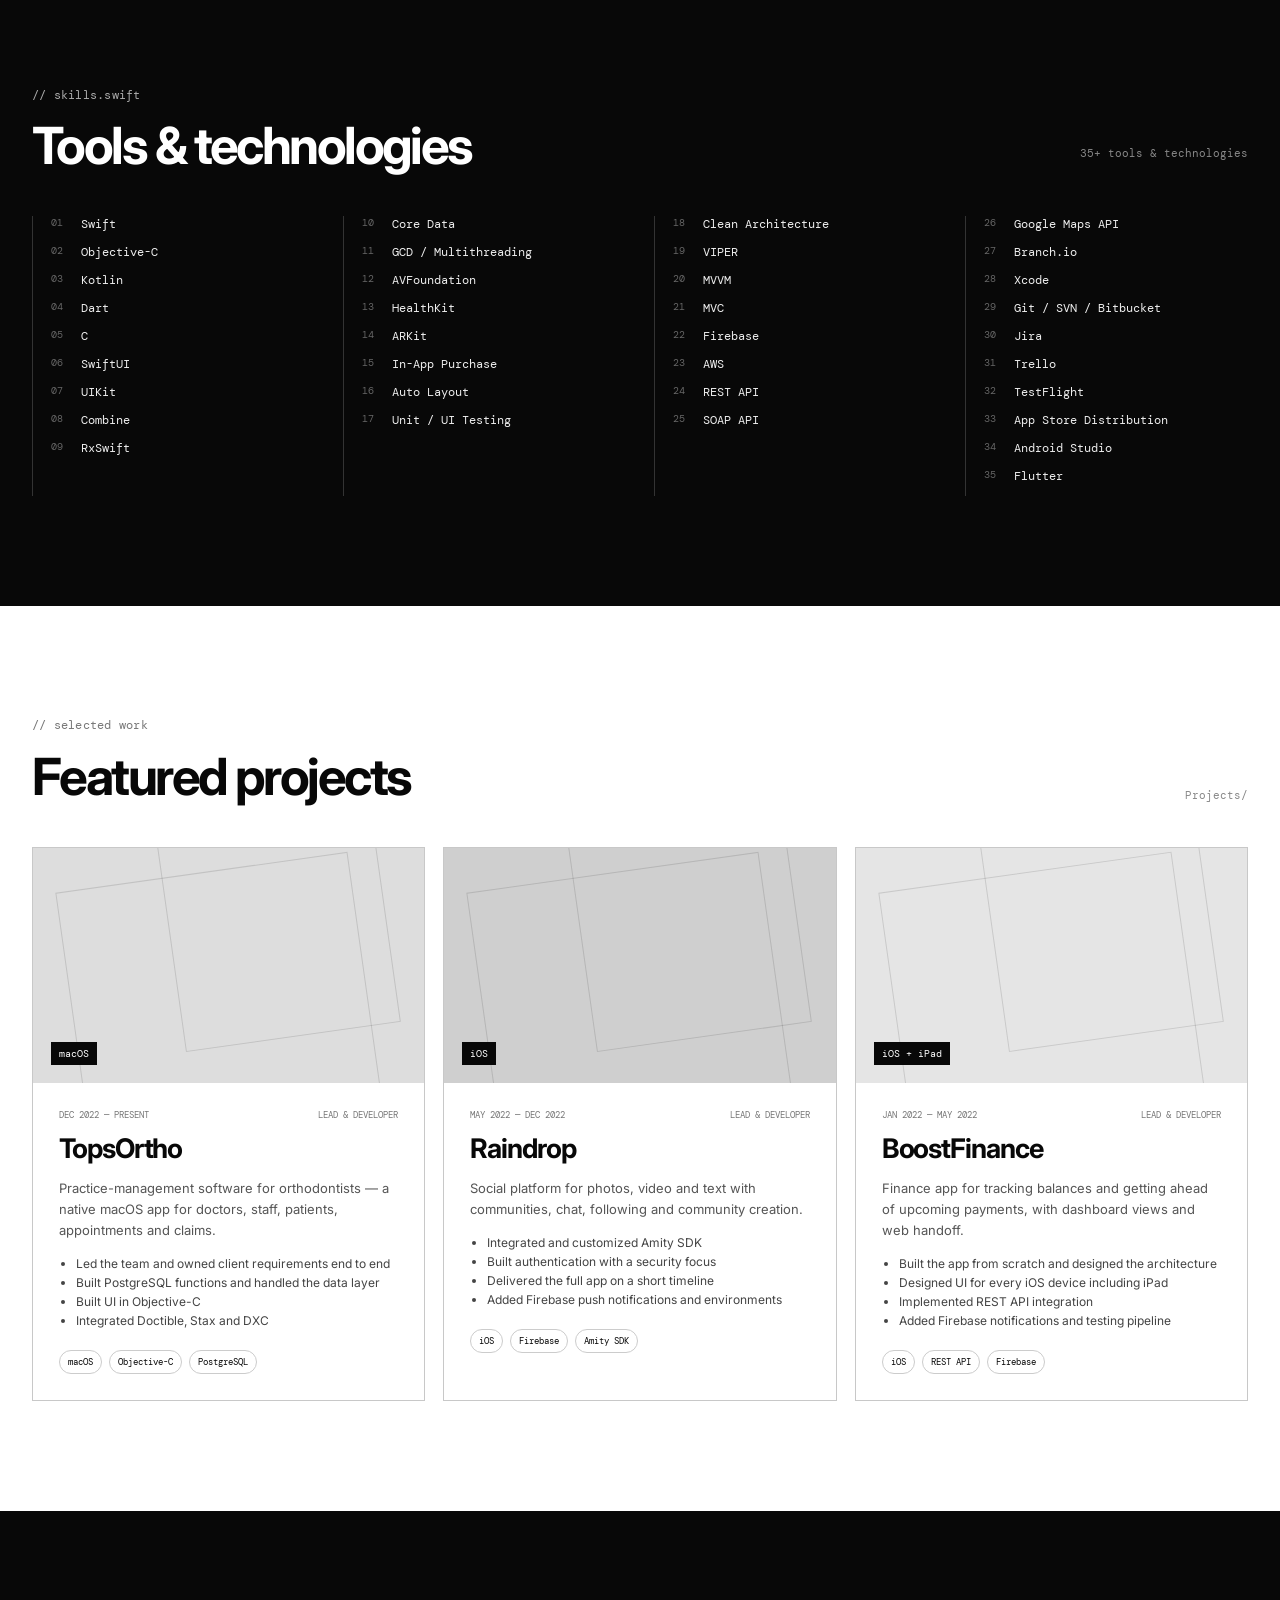
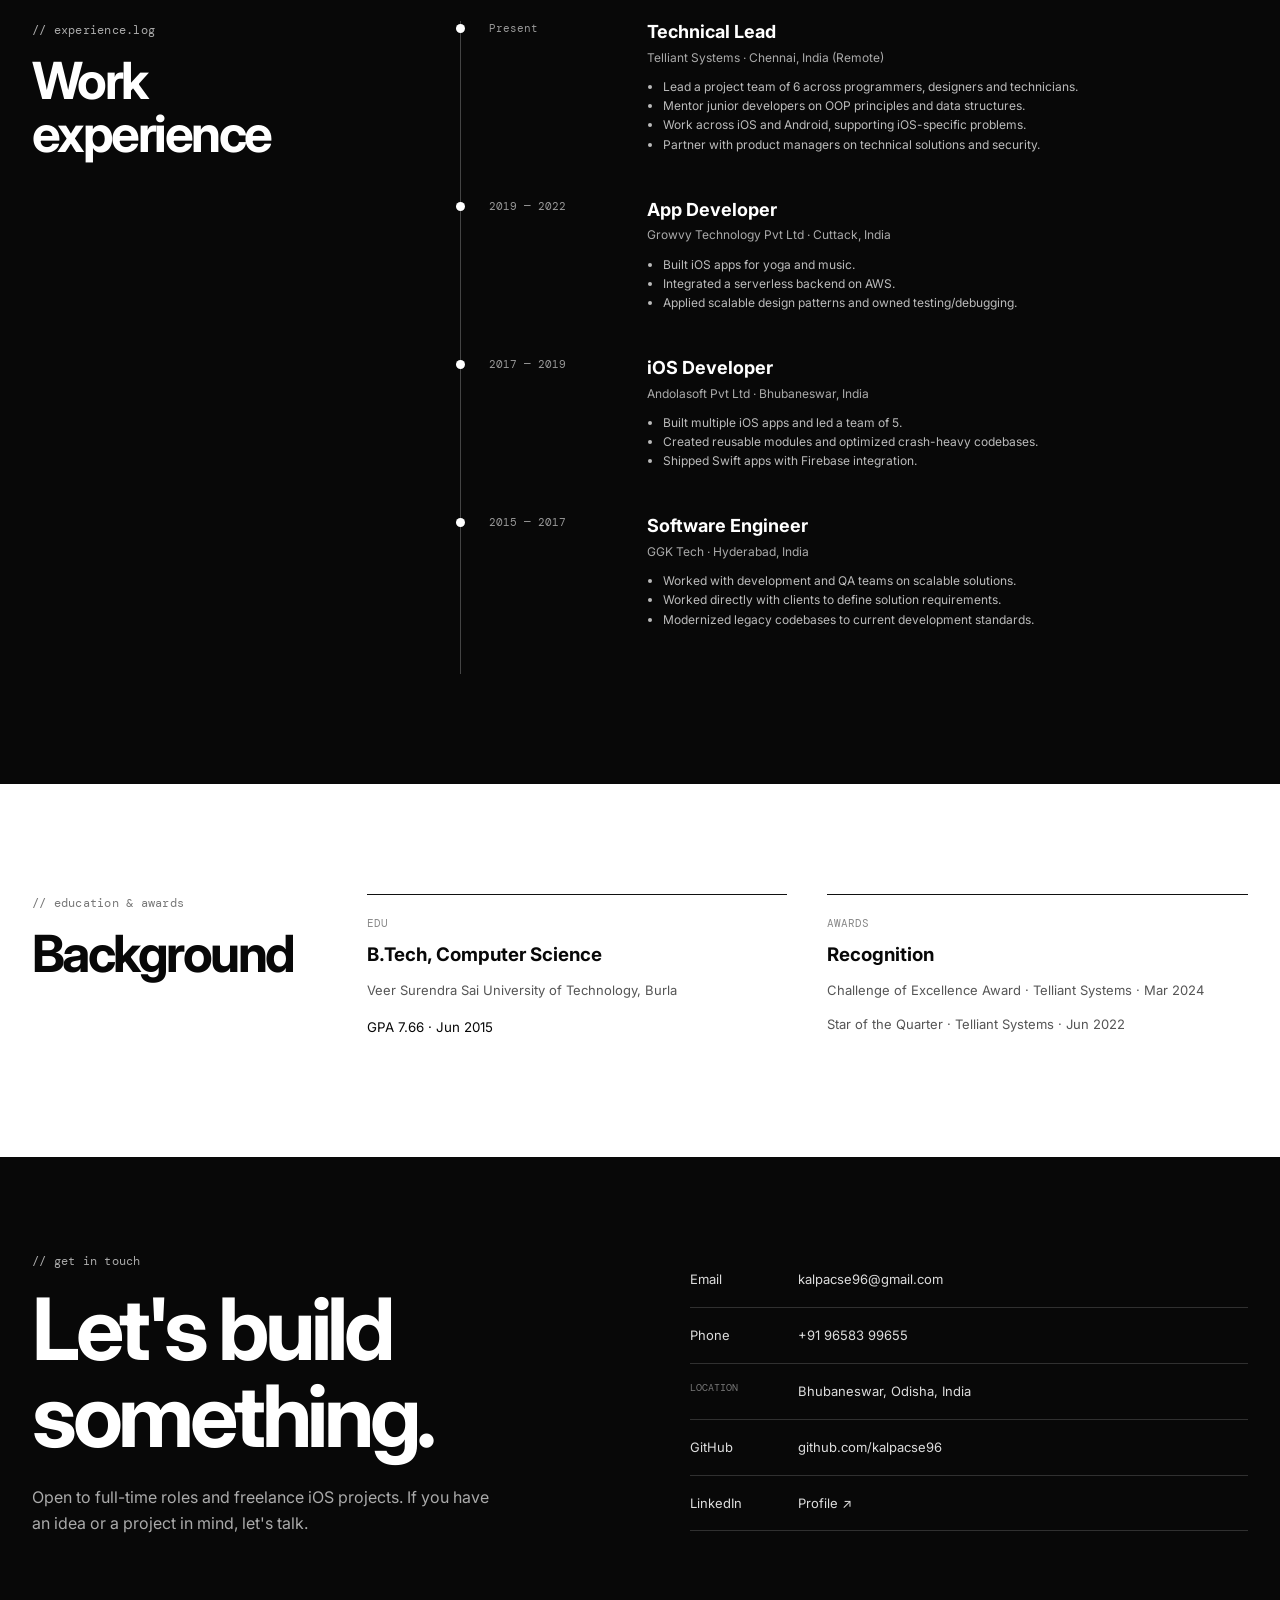
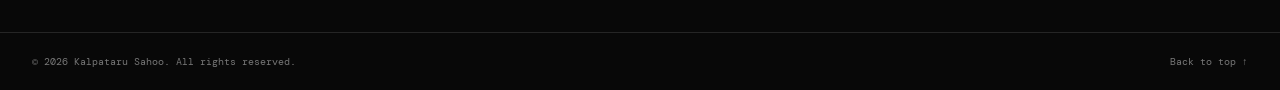
==== commit 22fdcf54: "Update index.html" ====
--- a/index.html
+++ b/index.html
@@ -59,7 +59,7 @@
 
         <div class="hero-photo reveal">
           <div class="photo-frame">
-            <img src="assets/profile.jpg" alt="Kalpataru Sahoo" />
+            <img src="profile.jpg" alt="Kalpataru Sahoo" />
             <div class="photo-caption">
               <span>Kalpataru Sahoo</span>
               <small>iOS & macOS Developer</small>
